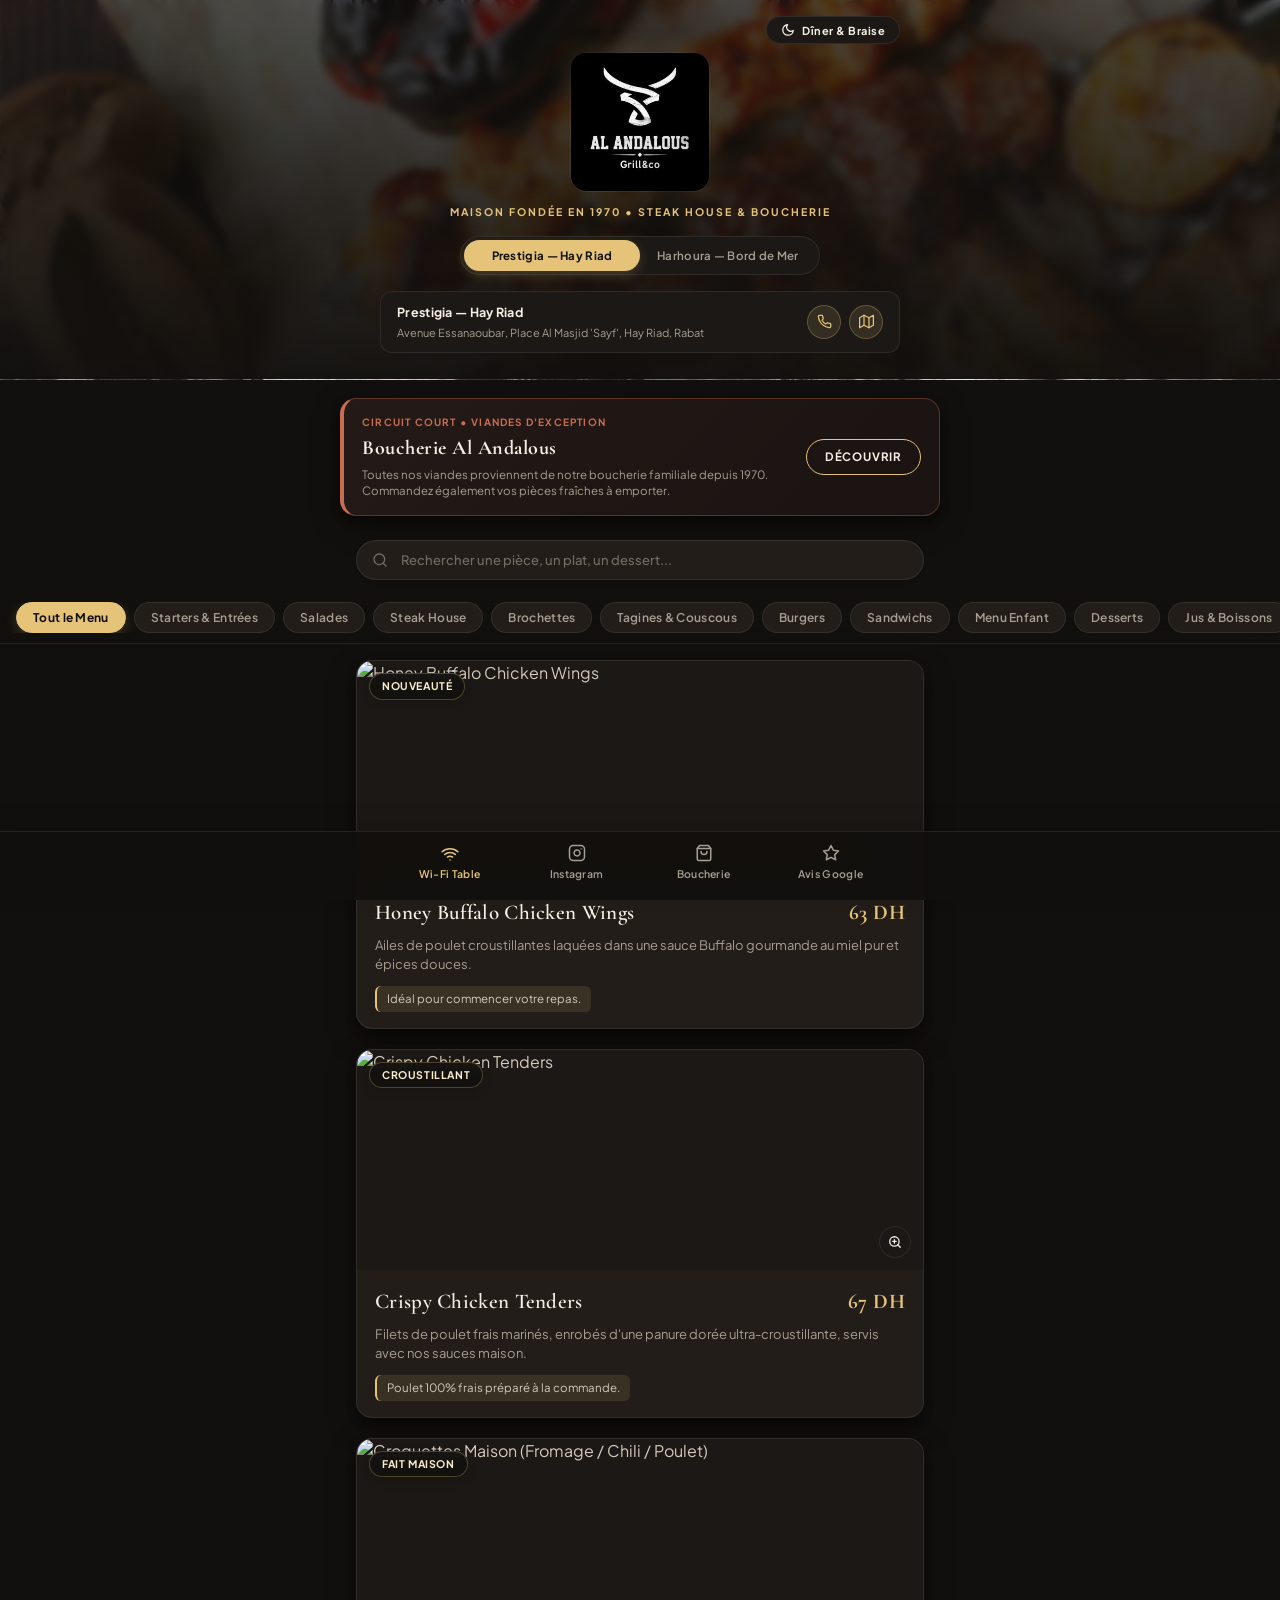
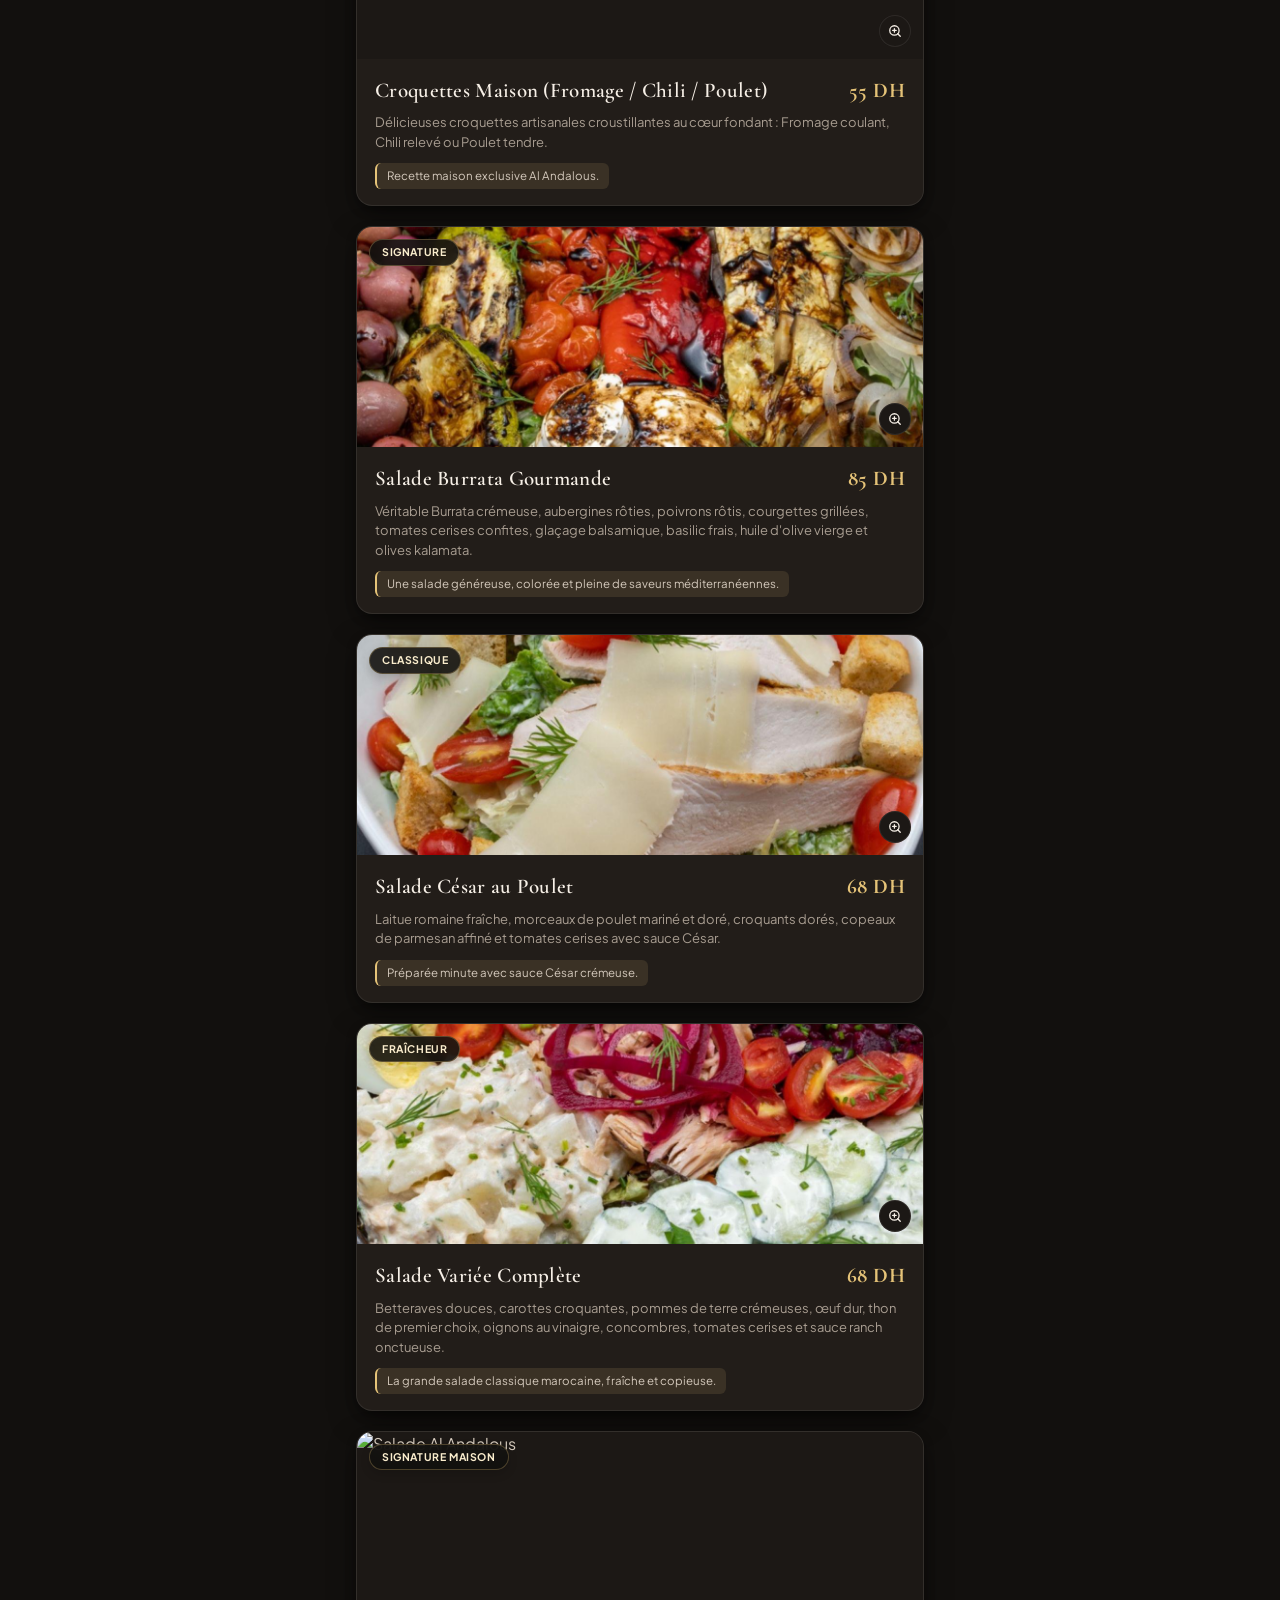
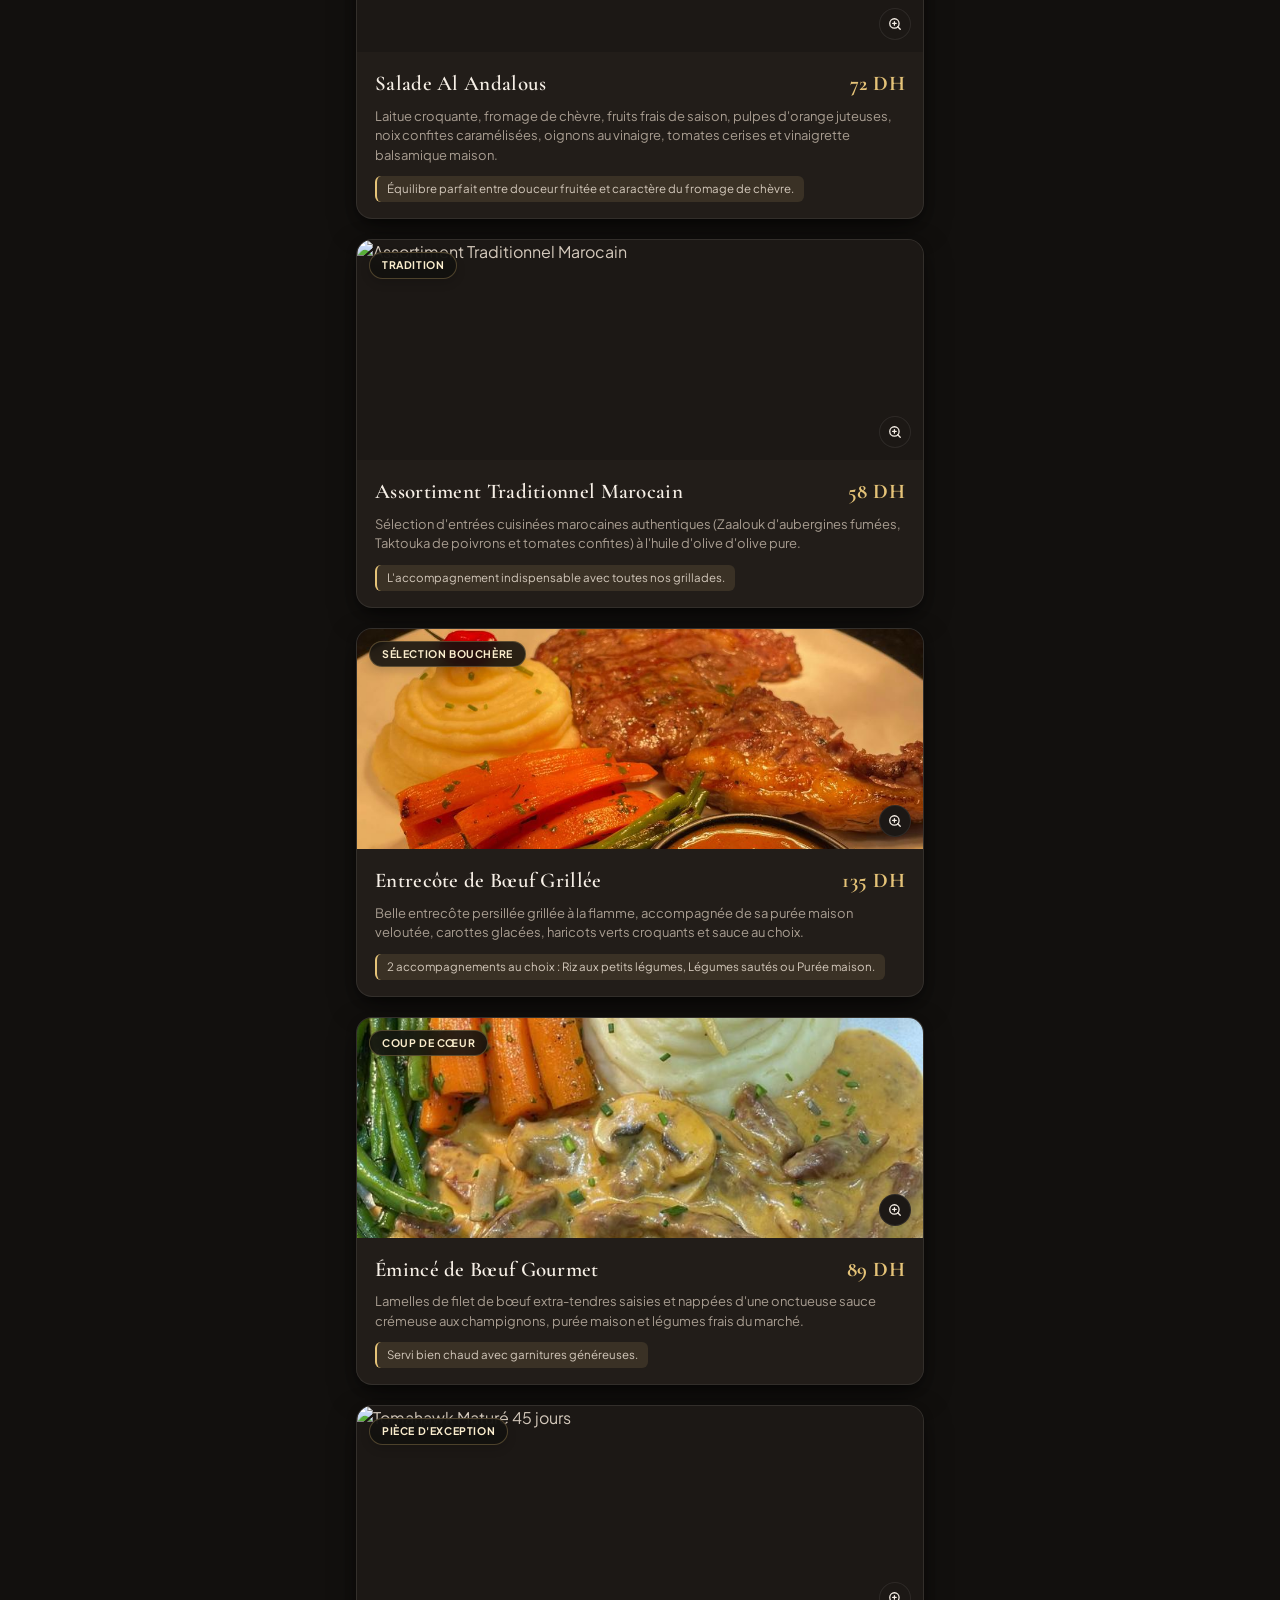
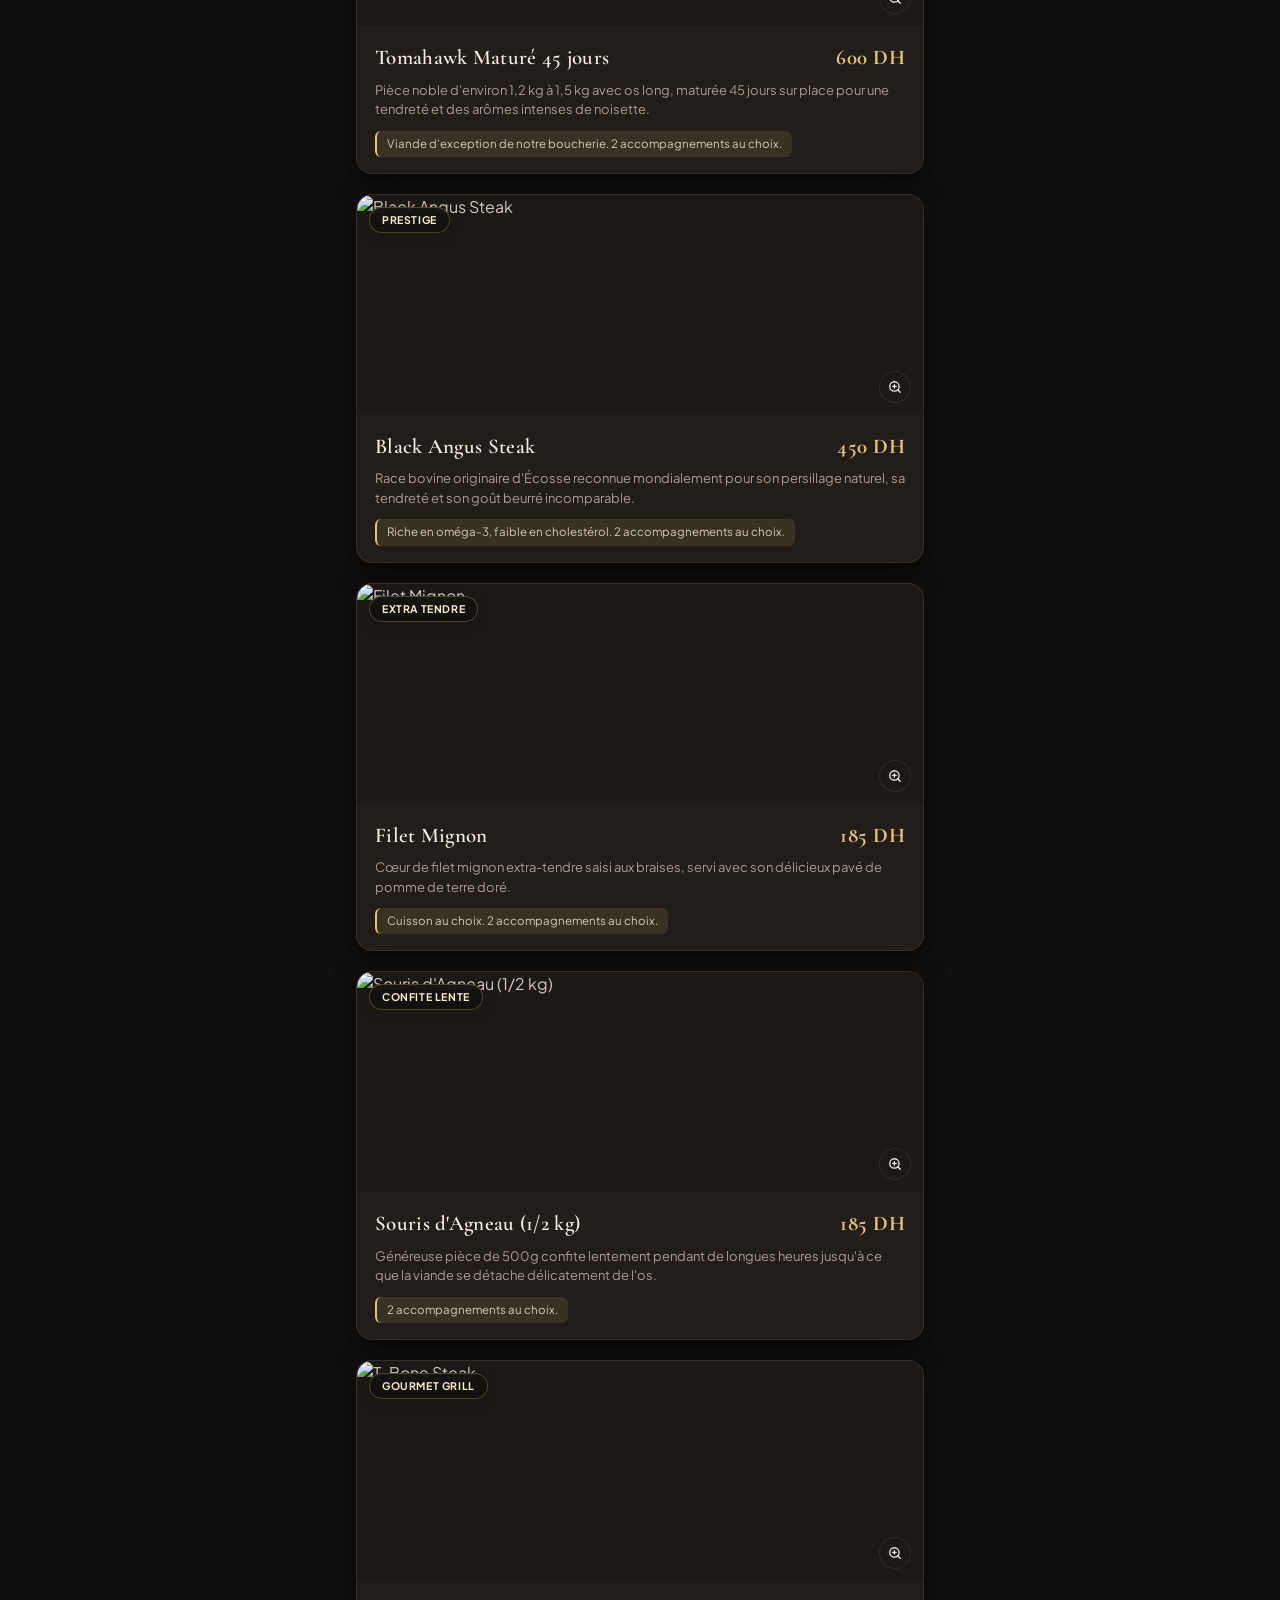
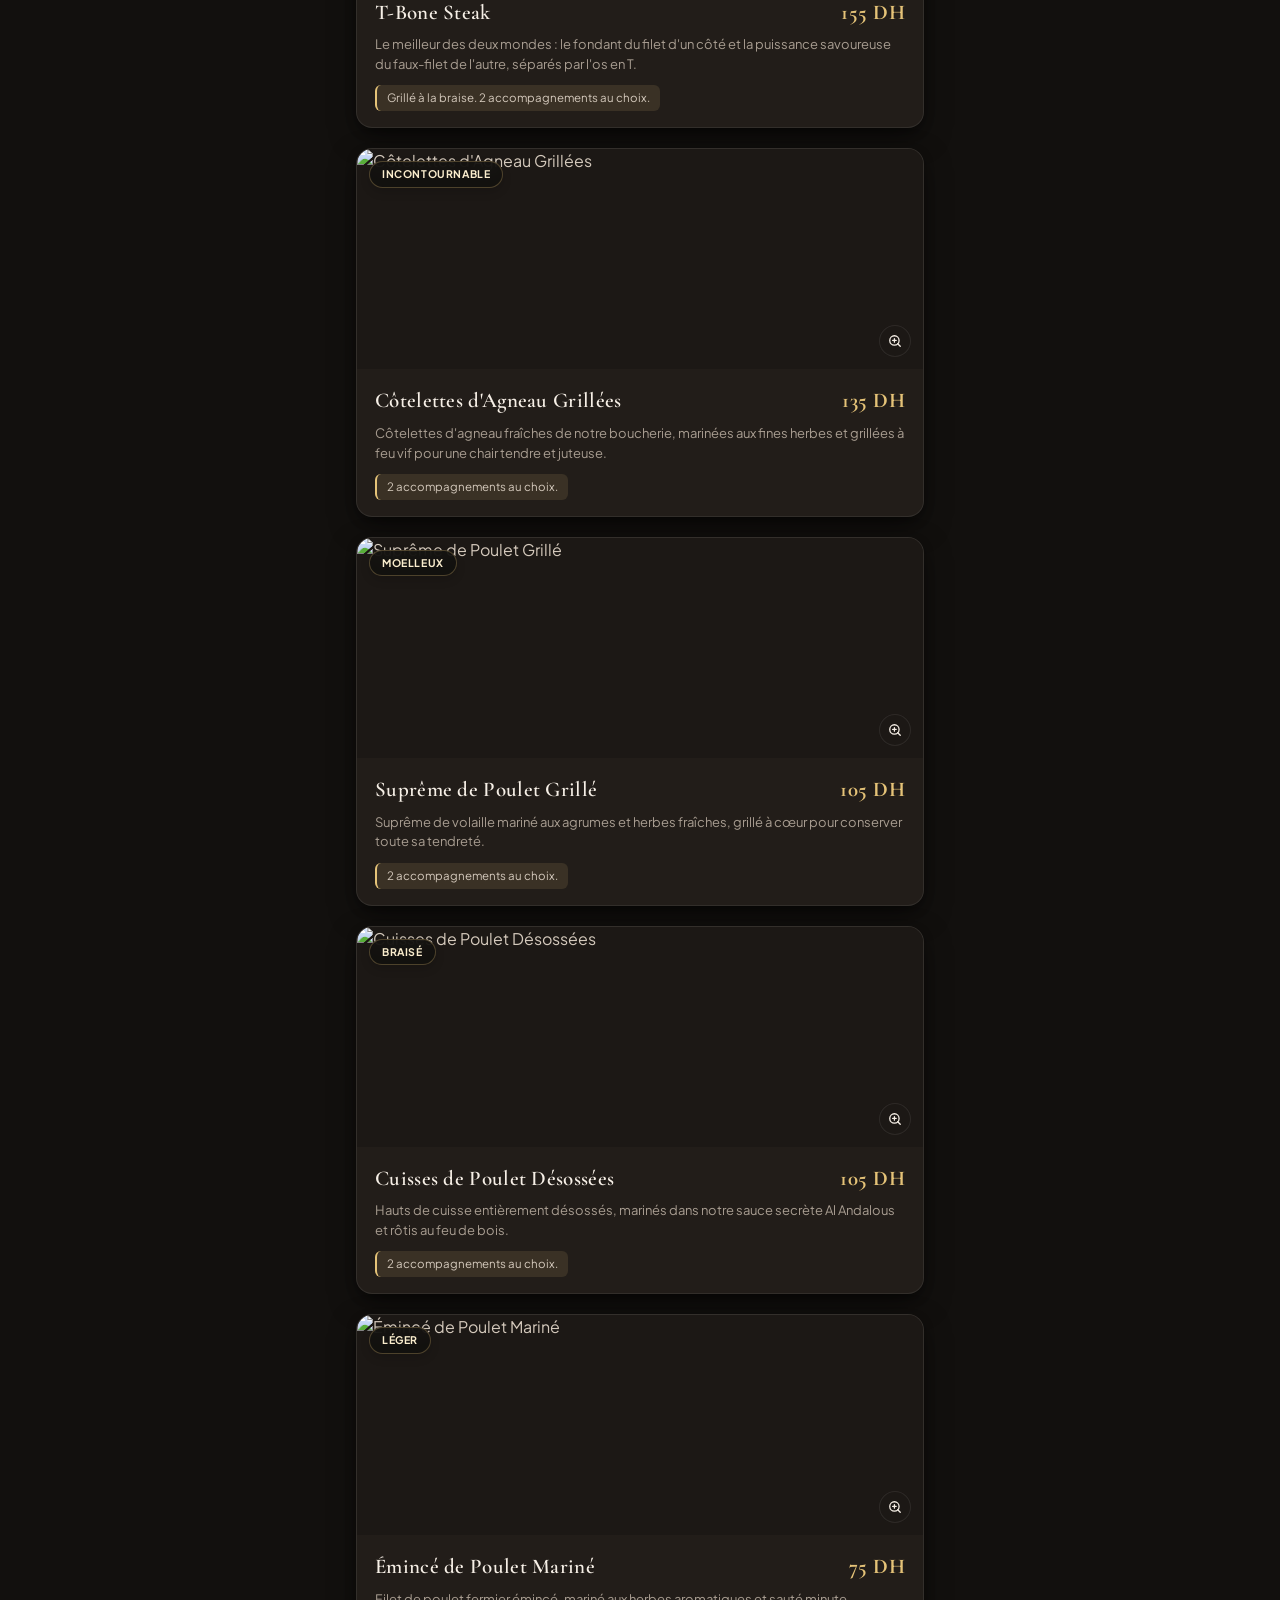
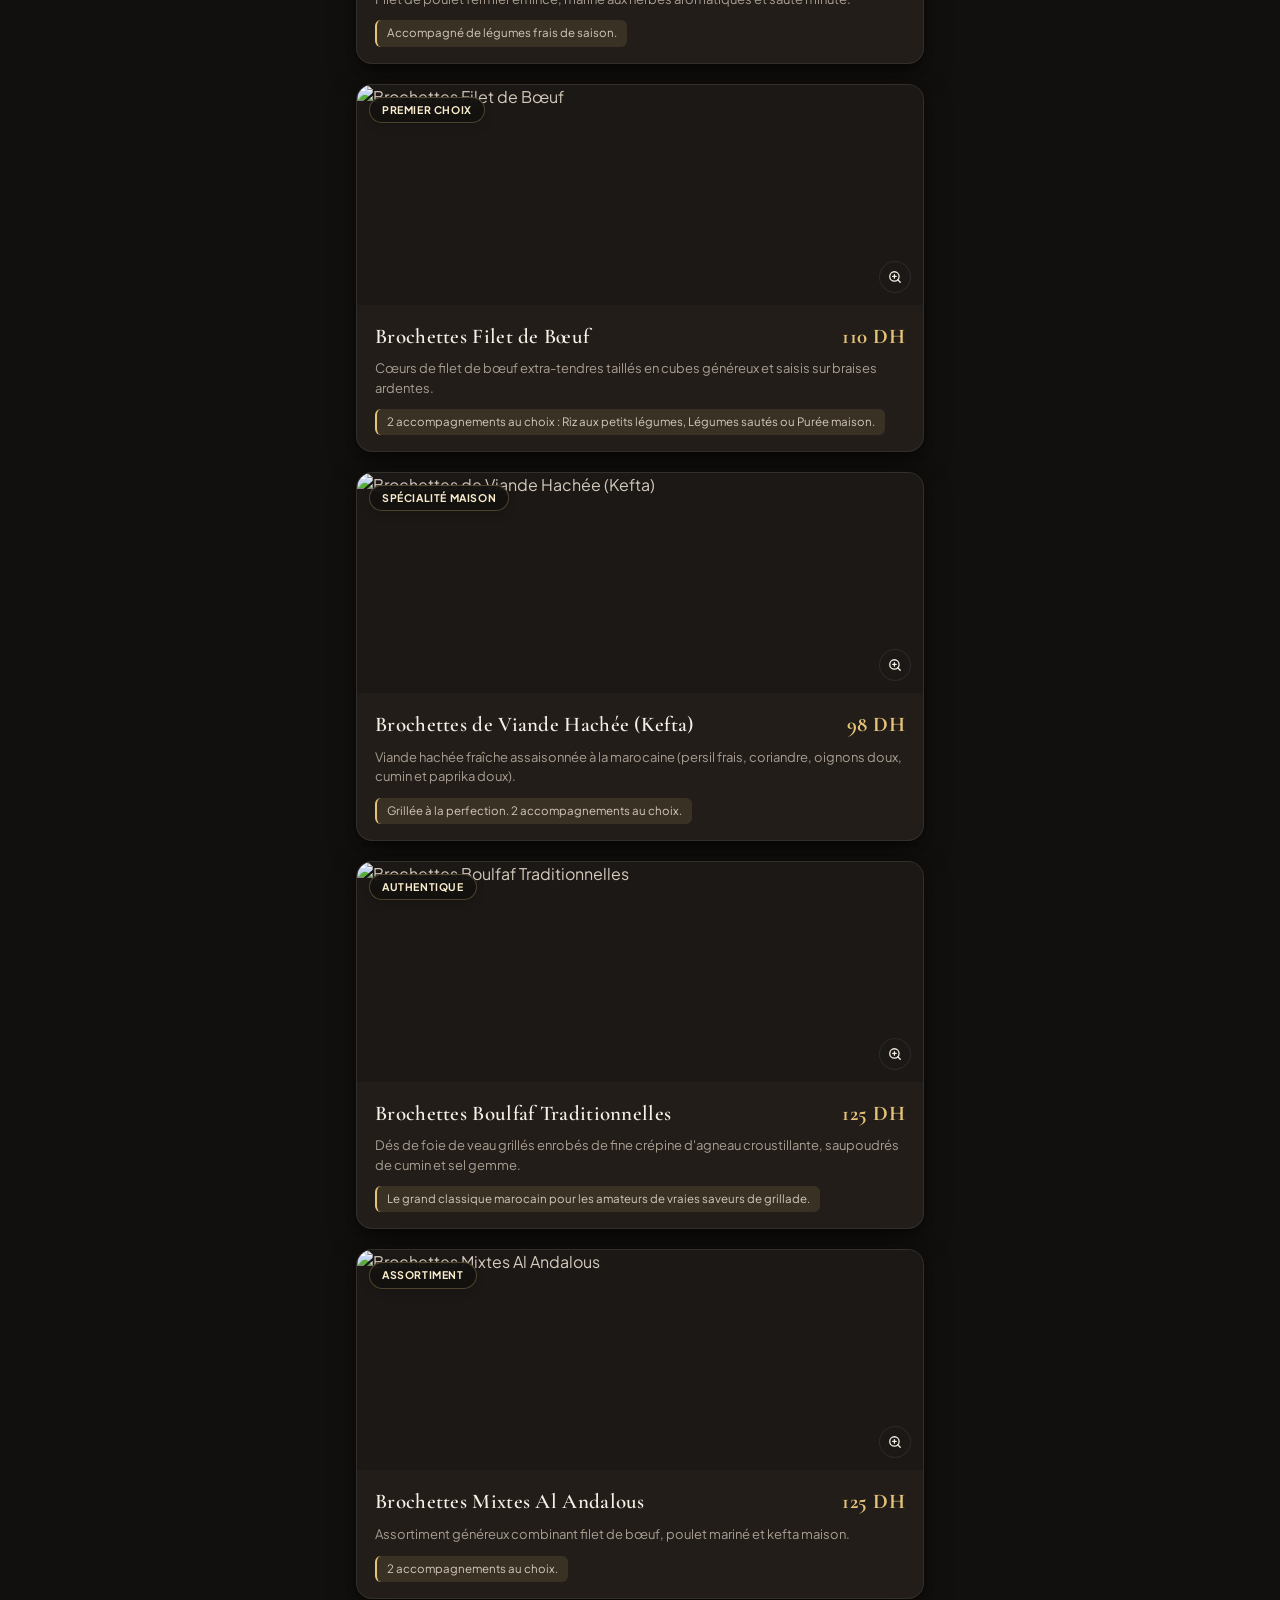
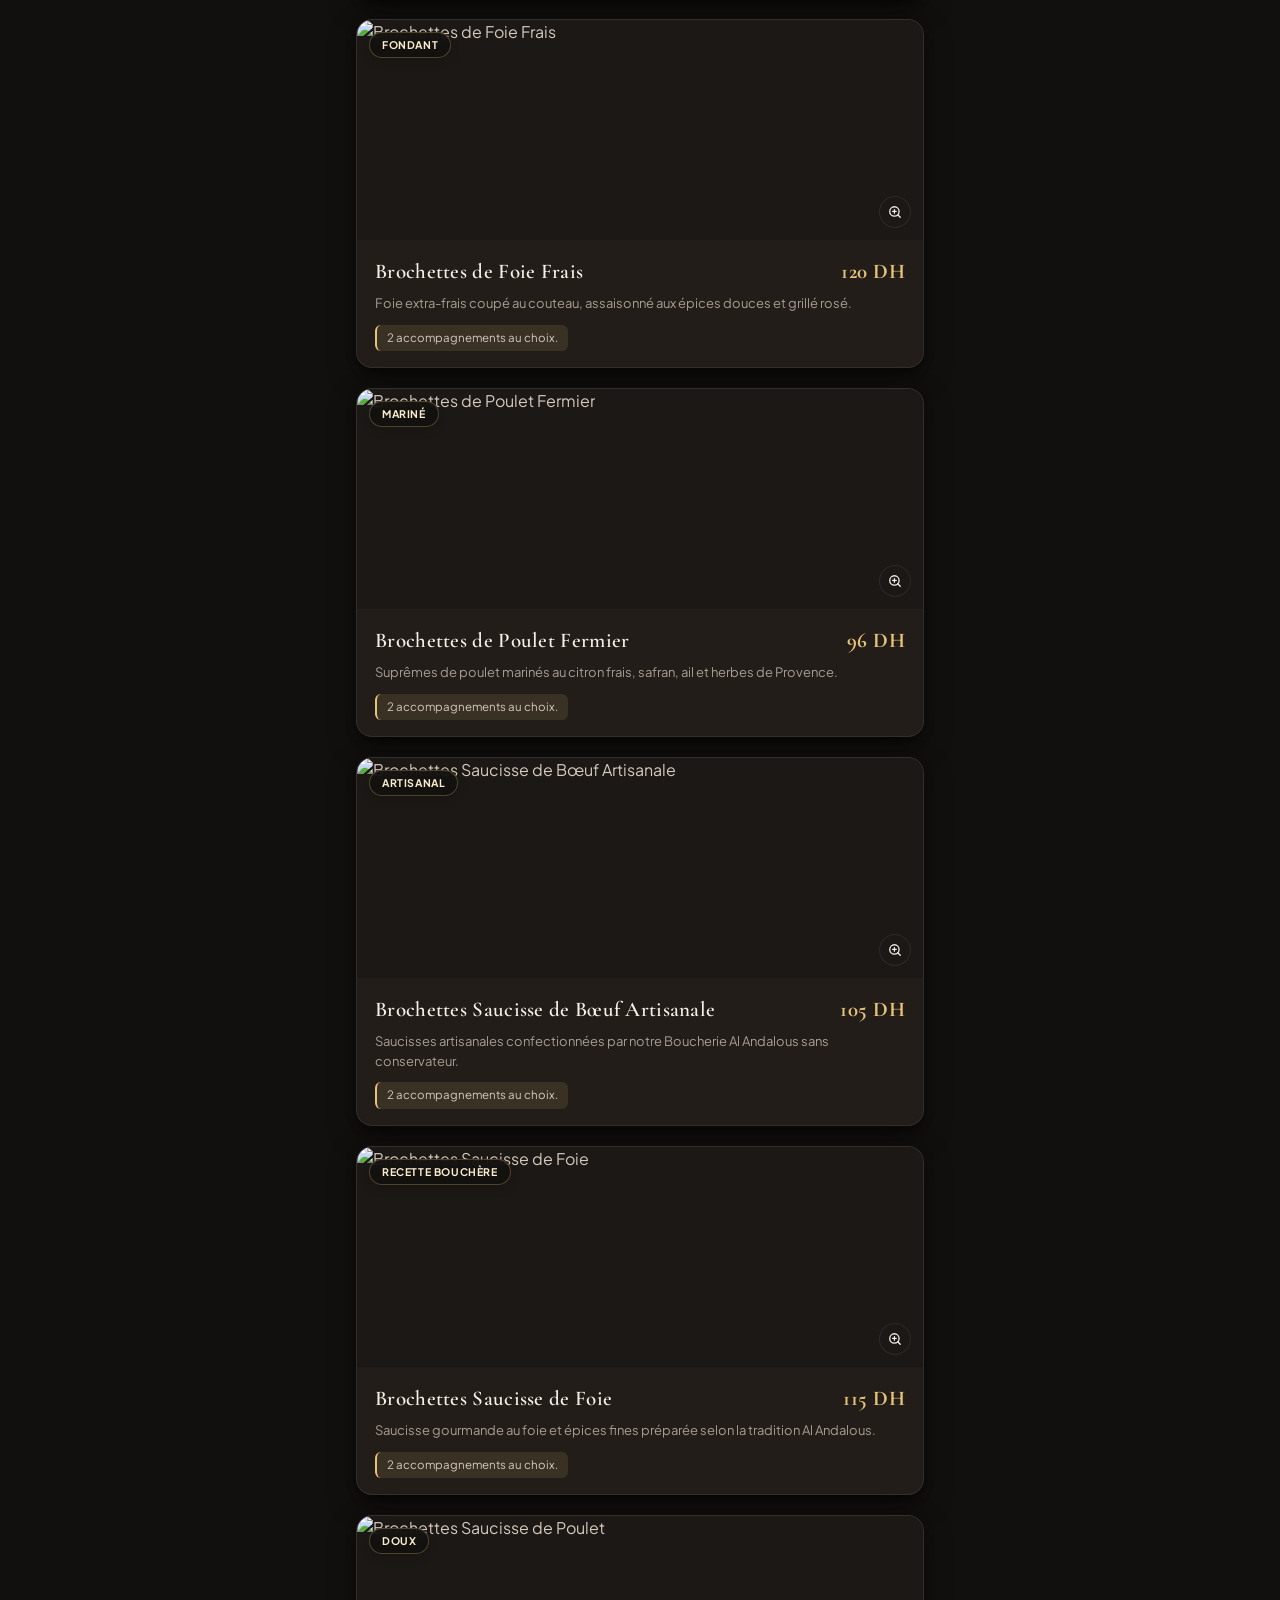
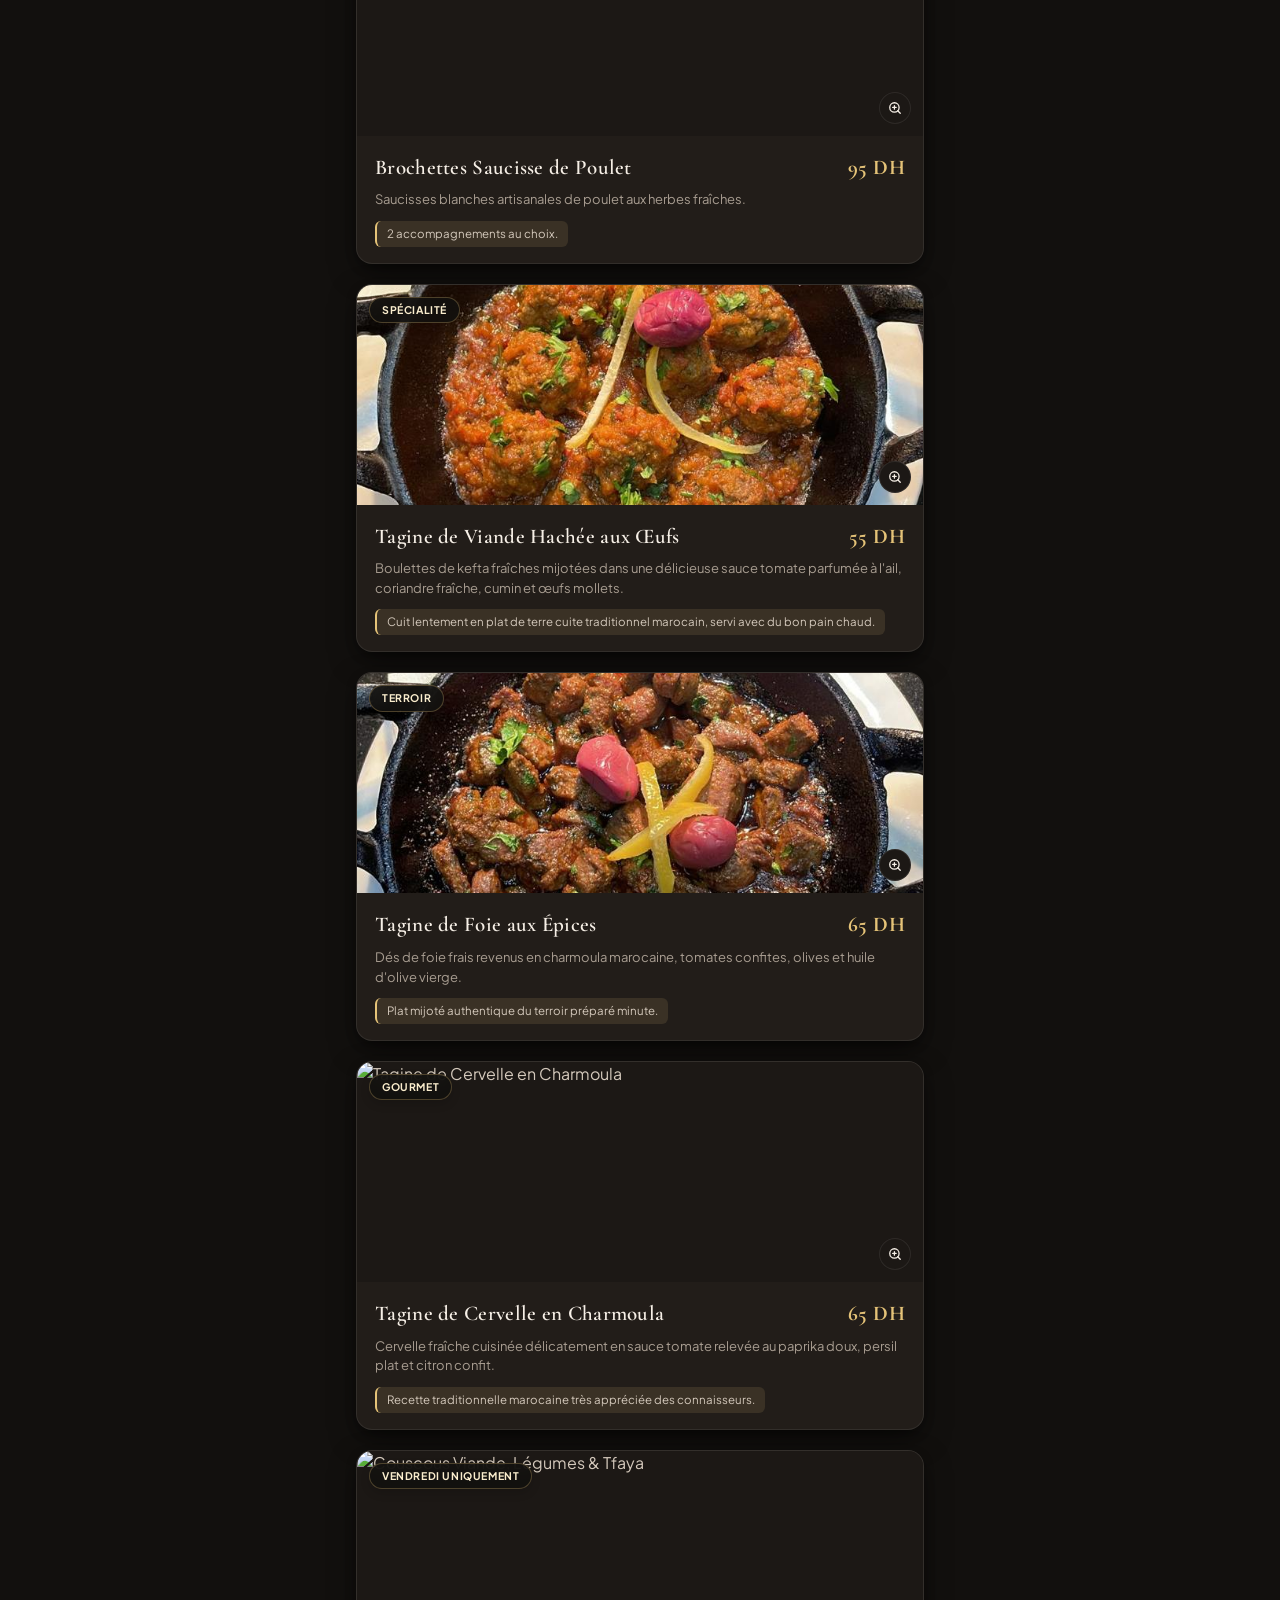
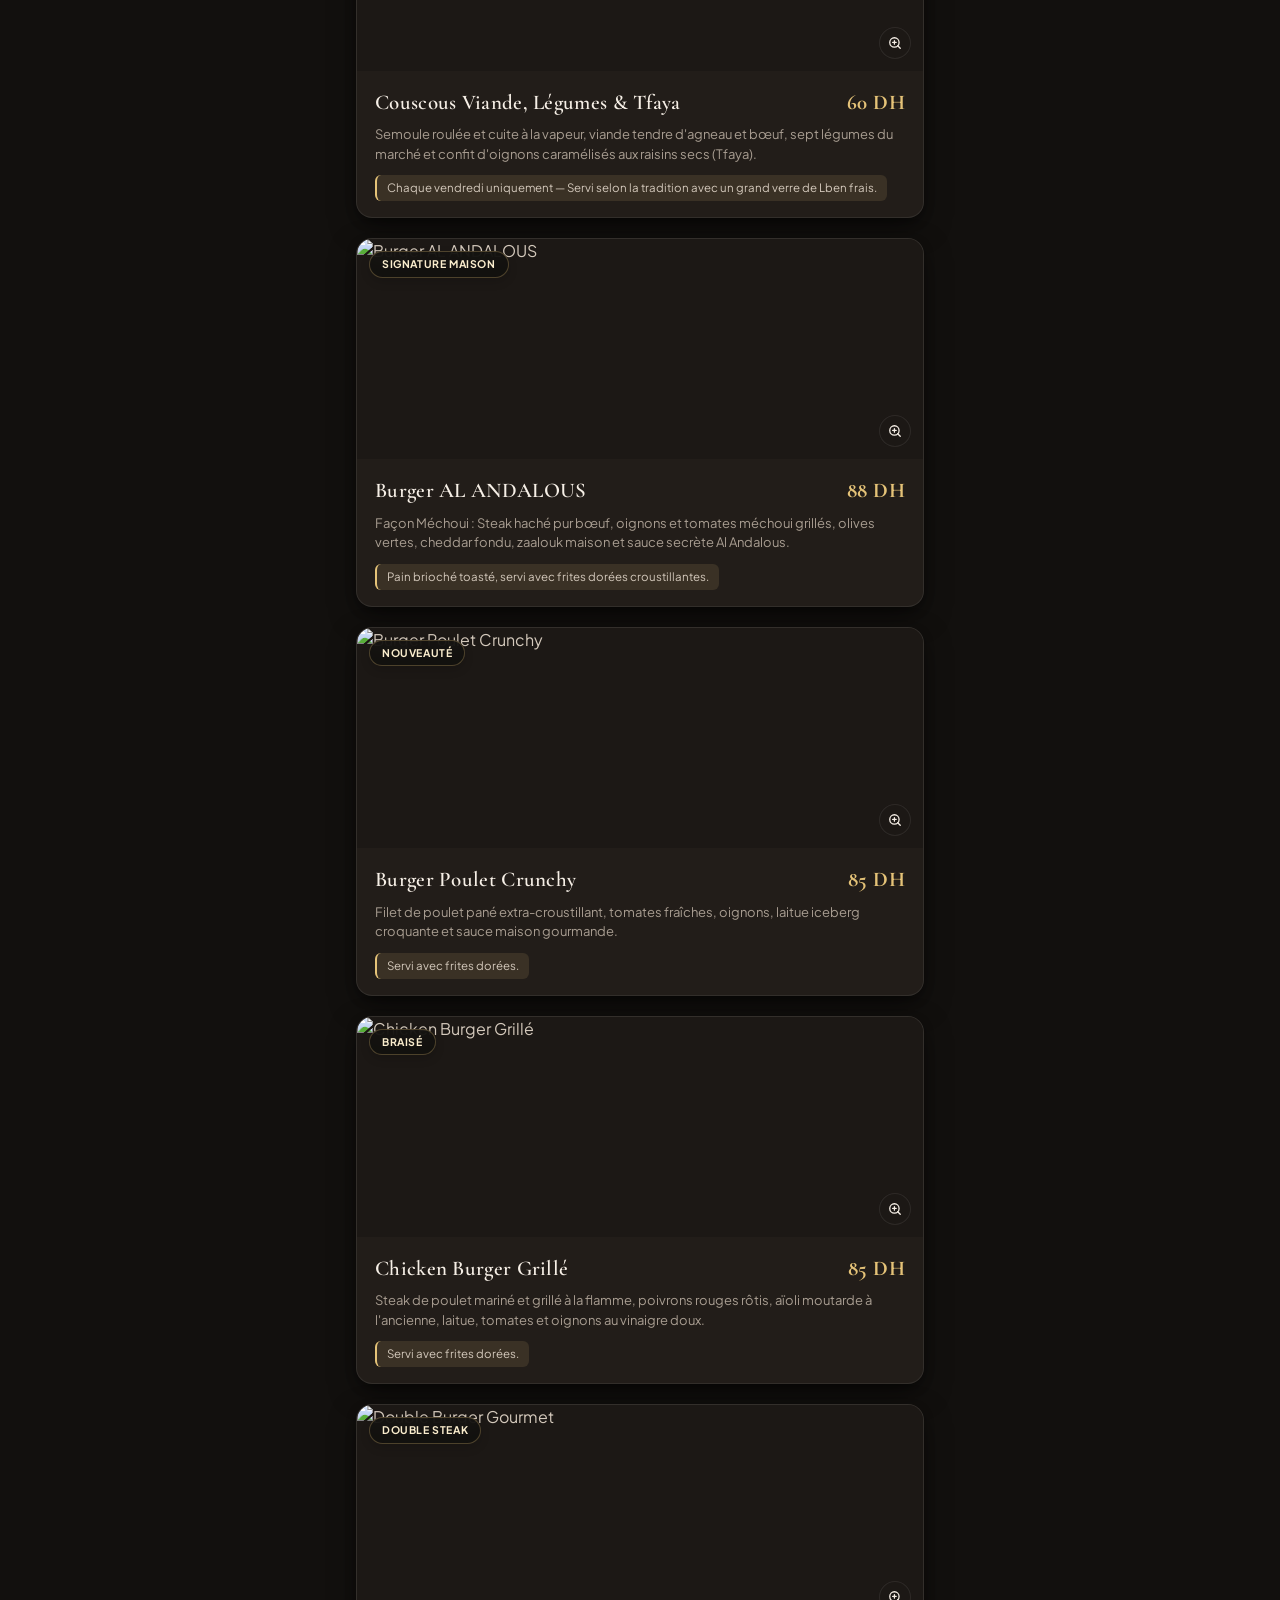
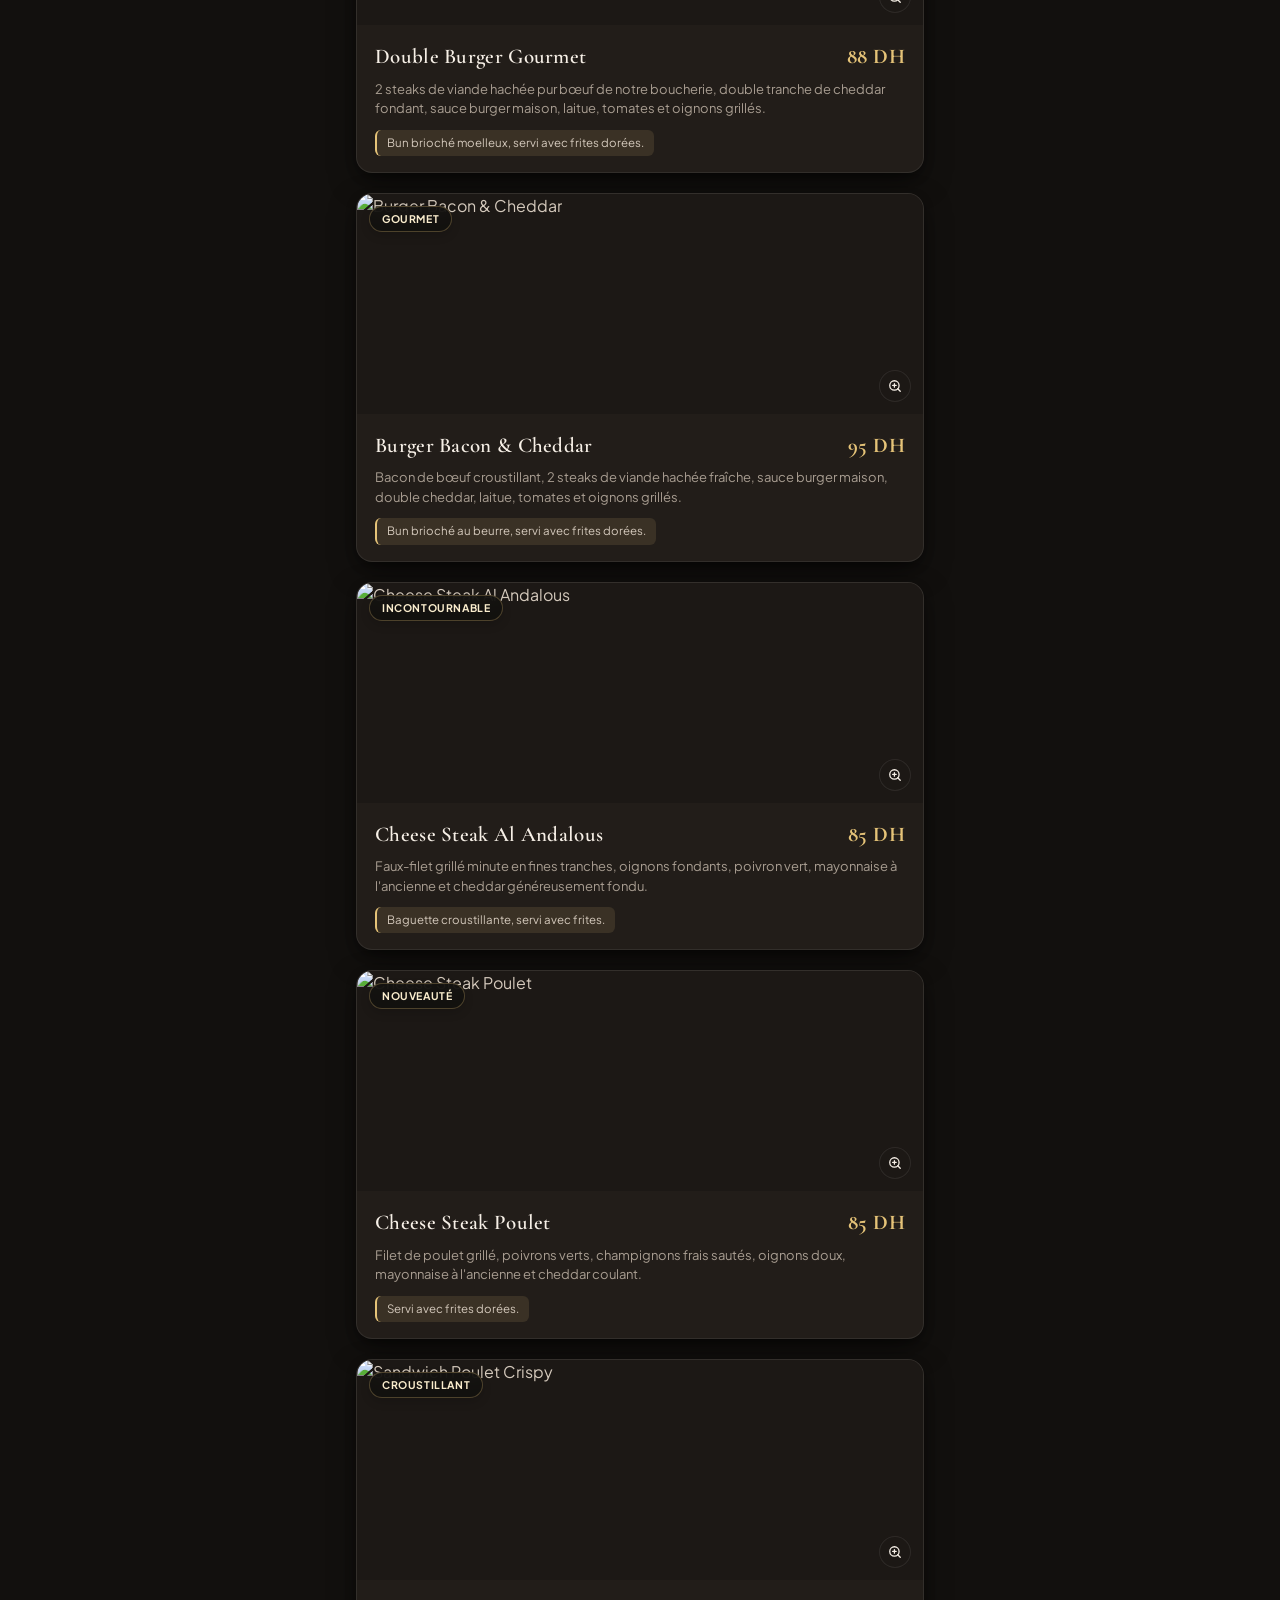
==== index.html @ 2e378487 "Initial commit - Al Andalous Grill&co luxury digital menu" ====
<!DOCTYPE html>
<html lang="fr" data-theme="dark">
<head>
  <meta charset="UTF-8">
  <meta name="viewport" content="width=device-width, initial-scale=1.0, maximum-scale=1.0, user-scalable=no">
  <title>Menu Visuel — Al Andalous Grill&co | Hay Riad & Harhoura</title>
  <meta name="description" content="Carte et menu visuel d'Al Andalous Grill&co à Prestigia Hay Riad et Harhoura. Viandes 100% fraîches de notre Boucherie Al Andalous depuis 1970.">
  
  <!-- Script Anti-FOUC : Détection immédiate Jour / Nuit selon l'heure locale -->
  <script>
    (function() {
      try {
        const savedTheme = localStorage.getItem('alandalous_theme');
        if (savedTheme) {
          document.documentElement.setAttribute('data-theme', savedTheme);
        } else {
          const hour = new Date().getHours();
          // Mode Jour entre 07h00 et 19h30, Mode Nuit de 19h30 à 07h00
          const isDaytime = hour >= 7 && hour < 19.5;
          document.documentElement.setAttribute('data-theme', isDaytime ? 'light' : 'dark');
        }
      } catch (e) {}
    })();
  </script>

  <!-- Typographie Gastronomique Haut de Gamme -->
  <link rel="preconnect" href="https://fonts.googleapis.com">
  <link rel="preconnect" href="https://fonts.gstatic.com" crossorigin>
  <link href="https://fonts.googleapis.com/css2?family=Cormorant+Garamond:ital,wght@0,500;0,600;0,700;1,600&family=Plus+Jakarta+Sans:wght@400;500;600;700&display=swap" rel="stylesheet">
  
  <link rel="stylesheet" href="css/style.css">
</head>
<body>

  <!-- EN-TÊTE SIGNATURE AVEC IMAGE DE FOND IMMERSIVE & BASCULE JOUR/NUIT -->
  <header class="header-hero">
    <div class="header-overlay"></div>
    <div class="header-content">
      
      <!-- BARRE SUPÉRIEURE : SÉLECTEUR D'AMBIANCE JOUR/NUIT -->
      <div class="top-nav-bar">
        <button id="theme-toggle" class="theme-toggle-btn" type="button" aria-label="Changer l'ambiance lumineuse" title="Bascule Jour / Nuit">
          <span id="theme-icon" class="theme-icon"></span>
          <span id="theme-label" class="theme-label">Ambiance</span>
        </button>
      </div>

      <!-- LOGO OFFICIEL DU RESTAURANT -->
      <div class="brand-logo-container">
        <img src="assets/logo/logo.jpg" alt="AL ANDALOUS Grill&co" class="brand-logo-img">
      </div>

      <div class="brand-tagline">
        Maison Fondée en 1970 &bull; Steak House & Boucherie
      </div>

      <!-- SÉLECTEUR D'ÉTABLISSEMENT -->
      <div class="location-selector" role="tablist">
        <button class="loc-btn active" data-loc="prestigia">
          Prestigia &mdash; Hay Riad
        </button>
        <button class="loc-btn" data-loc="harhoura">
          Harhoura &mdash; Bord de Mer
        </button>
      </div>

      <!-- COORDONNÉES DE L'ÉTABLISSEMENT SÉLECTIONNÉ -->
      <div class="active-location-card">
        <div class="loc-info">
          <div class="loc-name" id="loc-name">Prestigia — Hay Riad</div>
          <div class="loc-address" id="loc-address">Avenue Essanaoubar, Place Al Masjid 'Sayf', Rabat</div>
        </div>
        <div class="loc-actions">
          <a href="#" class="action-icon-btn" id="loc-phone-link" title="Téléphoner" aria-label="Téléphoner">
            <svg width="15" height="15" viewBox="0 0 24 24" fill="none" stroke="currentColor" stroke-width="2" stroke-linecap="round" stroke-linejoin="round">
              <path d="M22 16.92v3a2 2 0 0 1-2.18 2 19.79 19.79 0 0 1-8.63-3.07 19.5 19.5 0 0 1-6-6 19.79 19.79 0 0 1-3.07-8.67A2 2 0 0 1 4.11 2h3a2 2 0 0 1 2 1.72 12.84 12.84 0 0 0 .7 2.81 2 2 0 0 1-.45 2.11L8.09 9.91a16 16 0 0 0 6 6l1.27-1.27a2 2 0 0 1 2.11-.45 12.84 12.84 0 0 0 2.81.7A2 2 0 0 1 22 16.92z"></path>
            </svg>
          </a>
          <a href="#" class="action-icon-btn" id="loc-maps-link" target="_blank" rel="noopener" title="Itinéraire Google Maps" aria-label="Ouvrir Maps">
            <svg width="15" height="15" viewBox="0 0 24 24" fill="none" stroke="currentColor" stroke-width="2" stroke-linecap="round" stroke-linejoin="round">
              <polygon points="1 6 1 22 8 18 16 22 23 18 23 2 16 6 8 2 1 6"></polygon>
              <line x1="8" y1="2" x2="8" y2="18"></line>
              <line x1="16" y1="6" x2="16" y2="22"></line>
            </svg>
          </a>
        </div>
      </div>
    </div>
  </header>

  <!-- BANDEAU PASSAGE BOUCHERIE AL ANDALOUS -->
  <div style="padding: 0 16px;">
    <aside class="boucherie-banner">
      <div class="boucherie-text">
        <div class="boucherie-tag">Circuit Court &bull; Viandes d'Exception</div>
        <div class="boucherie-title">Boucherie Al Andalous</div>
        <div class="boucherie-sub">Toutes nos viandes proviennent de notre boucherie familiale depuis 1970. Commandez également vos pièces fraîches à emporter.</div>
      </div>
      <a href="https://boucheriealandalous.com/" target="_blank" rel="noopener" class="boucherie-btn" id="boucherie-link-btn">
        Découvrir
      </a>
    </aside>
  </div>

  <!-- BARRE DE RECHERCHE RAPIDE -->
  <div class="search-container">
    <div class="search-box">
      <span class="search-icon">
        <svg width="16" height="16" viewBox="0 0 24 24" fill="none" stroke="currentColor" stroke-width="2" stroke-linecap="round" stroke-linejoin="round">
          <circle cx="11" cy="11" r="8"></circle>
          <line x1="21" y1="21" x2="16.65" y2="16.65"></line>
        </svg>
      </span>
      <input type="text" id="search-input" class="search-input" placeholder="Rechercher une pièce, un plat, un dessert..." autocomplete="off">
      <button id="search-clear" class="search-clear" aria-label="Effacer">✕</button>
    </div>
  </div>

  <!-- ONGLETS DE CATÉGORIES STICKY (DESIGN ÉPURÉ ET SANS ÉMOJIS) -->
  <nav class="categories-wrapper" aria-label="Catégories du menu">
    <div class="categories-scroll" id="categories-scroll">
      <!-- Les catégories s'injectent ici dynamiquement dans l'ordre logique -->
    </div>
  </nav>

  <!-- LISTE DES PLATS -->
  <main class="menu-section">
    <div id="dishes-container">
      <!-- Les cartes de plats s'injectent ici dynamiquement -->
    </div>
  </main>

  <!-- MODALE ZOOM PHOTO (LIGHTBOX PLEIN ÉCRAN) -->
  <div id="lightbox-modal" class="lightbox-modal" role="dialog" aria-modal="true" aria-hidden="true">
    <div class="lightbox-content">
      <button id="lightbox-close" class="lightbox-close" aria-label="Fermer la photo">✕</button>
      <img id="lightbox-img" class="lightbox-img" src="" alt="Agrandissement photo">
      <div class="lightbox-caption">
        <h3 id="lightbox-title" class="lightbox-title"></h3>
        <span id="lightbox-price" class="lightbox-price"></span>
      </div>
    </div>
  </div>

  <!-- TOAST NOTIFICATION (WI-FI / INFOS) -->
  <div id="toast" class="toast" role="status" aria-live="polite">
    <span id="toast-text"></span>
  </div>

  <!-- BARRE D'ACTIONS FLOTTANTE EN BAS DE L'ÉCRAN (ICÔNES VECTORIELLES) -->
  <footer class="bottom-bar">
    <div class="bottom-bar-inner">
      <button class="bar-btn highlight" id="loc-wifi-btn" type="button">
        <svg width="18" height="18" viewBox="0 0 24 24" fill="none" stroke="currentColor" stroke-width="2" stroke-linecap="round" stroke-linejoin="round">
          <path d="M5 12.55a11 11 0 0 1 14.08 0"></path>
          <path d="M1.42 9a16 16 0 0 1 21.16 0"></path>
          <path d="M8.53 16.11a6 6 0 0 1 6.95 0"></path>
          <line x1="12" y1="20" x2="12.01" y2="20"></line>
        </svg>
        <span>Wi-Fi Table</span>
      </button>
      <a href="https://www.instagram.com/grilladealandalous/" target="_blank" rel="noopener" class="bar-btn">
        <svg width="18" height="18" viewBox="0 0 24 24" fill="none" stroke="currentColor" stroke-width="2" stroke-linecap="round" stroke-linejoin="round">
          <rect x="2" y="2" width="20" height="20" rx="5" ry="5"></rect>
          <path d="M16 11.37A4 4 0 1 1 12.63 8 4 4 0 0 1 16 11.37z"></path>
          <line x1="17.5" y1="6.5" x2="17.51" y2="6.5"></line>
        </svg>
        <span>Instagram</span>
      </a>
      <a href="https://boucheriealandalous.com/" target="_blank" rel="noopener" class="bar-btn">
        <svg width="18" height="18" viewBox="0 0 24 24" fill="none" stroke="currentColor" stroke-width="2" stroke-linecap="round" stroke-linejoin="round">
          <path d="M6 2L3 6v14a2 2 0 0 0 2 2h14a2 2 0 0 0 2-2V6l-3-4z"></path>
          <line x1="3" y1="6" x2="21" y2="6"></line>
          <path d="M16 10a4 4 0 0 1-8 0"></path>
        </svg>
        <span>Boucherie</span>
      </a>
      <a href="https://maps.google.com/?q=Grillade+Al+Andalous" target="_blank" rel="noopener" class="bar-btn">
        <svg width="18" height="18" viewBox="0 0 24 24" fill="none" stroke="currentColor" stroke-width="2" stroke-linecap="round" stroke-linejoin="round">
          <polygon points="12 2 15.09 8.26 22 9.27 17 14.14 18.18 21.02 12 17.77 5.82 21.02 7 14.14 2 9.27 8.91 8.26 12 2"></polygon>
        </svg>
        <span>Avis Google</span>
      </a>
    </div>
  </footer>

  <!-- Scripts -->
  <script src="js/menu-data.js"></script>
  <script src="js/app.js"></script>
</body>
</html>
---- css/style.css ----
/* ==========================================================================
   AL ANDALOUS Grill&co — SYSTÈME BI-CHROMATIQUE JOUR & NUIT
   Recherche Architecturale Haut de Gamme : Lin Albâtre (Jour) / Obsidienne & Braise (Nuit)
   ========================================================================== */

/* -------------------------------------------------------------
   VARIABLES & PALETTE DU MODE JOUR (Lin & Pierre Solaire)
   ------------------------------------------------------------- */
:root, [data-theme="light"] {
  --bg-main: #FAF7F2;
  --bg-surface: #F0EBE1;
  --bg-card: #FFFFFF;
  --bg-card-hover: #F8F5EE;
  --bg-elevated: #E7DFD3;

  --text-primary: #1D1715;
  --text-secondary: #4A3E39;
  --text-muted: #6B5E57;
  --text-faint: #96867E;

  --accent-gold: #9B5D14;
  --accent-gold-light: #4D2D07;
  --accent-gold-bg: #FBF4EB;
  --accent-gold-glow: rgba(155, 93, 20, 0.15);
  
  --accent-badge: #A03D20;
  --badge-bg: #FBECE7;
  --accent-copper: #9E4627;

  --border-subtle: rgba(90, 65, 45, 0.12);
  --border-gold: rgba(155, 93, 20, 0.35);

  --shadow-card: 0 8px 24px -4px rgba(29, 23, 21, 0.07), 0 2px 6px -1px rgba(29, 23, 21, 0.04);
  --shadow-hover: 0 16px 36px -4px rgba(29, 23, 21, 0.12);

  --overlay-gradient: linear-gradient(
    180deg,
    rgba(250, 247, 242, 0.72) 0%,
    rgba(250, 247, 242, 0.88) 60%,
    rgba(250, 247, 242, 0.98) 100%
  );

  --boucherie-bg: linear-gradient(135deg, #F9EDE9 0%, #F5E5DF 100%);
  --boucherie-border: #E8C1B3;

  --nav-bg: rgba(250, 247, 242, 0.94);
  --bar-bg: rgba(250, 247, 242, 0.96);
}

/* -------------------------------------------------------------
   VARIABLES & PALETTE DU MODE NUIT (Obsidienne & Braise)
   ------------------------------------------------------------- */
[data-theme="dark"] {
  --bg-main: #12100E;
  --bg-surface: #1C1815;
  --bg-card: #221D19;
  --bg-card-hover: #2B2520;
  --bg-elevated: #332B25;

  --text-primary: #F6EFE6;
  --text-secondary: #D4C9BC;
  --text-muted: #A89D91;
  --text-faint: #756C63;

  --accent-gold: #E5C378;
  --accent-gold-light: #FAEDCD;
  --accent-gold-bg: rgba(229, 195, 120, 0.12);
  --accent-gold-glow: rgba(229, 195, 120, 0.22);

  --accent-badge: #FAEDCD;
  --badge-bg: rgba(18, 16, 14, 0.88);
  --accent-copper: #C86D51;

  --border-subtle: rgba(255, 255, 255, 0.08);
  --border-gold: rgba(229, 195, 120, 0.28);

  --shadow-card: 0 10px 30px -5px rgba(0, 0, 0, 0.55), 0 4px 12px -2px rgba(0, 0, 0, 0.4);
  --shadow-hover: 0 18px 40px -5px rgba(0, 0, 0, 0.75), 0 0 20px rgba(229, 195, 120, 0.12);

  --overlay-gradient: linear-gradient(
    180deg,
    rgba(18, 16, 14, 0.72) 0%,
    rgba(18, 16, 14, 0.88) 60%,
    rgba(18, 16, 14, 0.98) 100%
  );

  --boucherie-bg: linear-gradient(135deg, #241A17 0%, #1A1311 100%);
  --boucherie-border: rgba(200, 109, 81, 0.35);

  --nav-bg: rgba(18, 16, 14, 0.94);
  --bar-bg: rgba(18, 16, 14, 0.96);
}

/* -------------------------------------------------------------
   STYLES FONDAMENTAUX & TRANSITIONS CINÉMATIQUES
   ------------------------------------------------------------- */
* {
  margin: 0;
  padding: 0;
  box-sizing: border-box;
  -webkit-tap-highlight-color: transparent;
}

body {
  font-family: 'Plus Jakarta Sans', -apple-system, BlinkMacSystemFont, 'Segoe UI', Roboto, sans-serif;
  background-color: var(--bg-main);
  color: var(--text-secondary);
  line-height: 1.55;
  overflow-x: hidden;
  padding-bottom: 95px;
  -webkit-font-smoothing: antialiased;
  transition: background-color 0.5s cubic-bezier(0.16, 1, 0.3, 1),
              color 0.5s cubic-bezier(0.16, 1, 0.3, 1);
}

/* -------------------------------------------------------------
   EN-TÊTE AVEC IMAGE DE FOND & SÉLECTEUR D'AMBIANCE
   ------------------------------------------------------------- */
.header-hero {
  position: relative;
  background-image: url('../assets/hero-bg.jpg');
  background-size: cover;
  background-position: center 30%;
  padding: 16px 16px 26px;
  text-align: center;
  border-bottom: 1px solid var(--border-subtle);
  overflow: hidden;
  transition: border-color 0.5s ease;
}

.header-overlay {
  position: absolute;
  inset: 0;
  background: var(--overlay-gradient);
  backdrop-filter: blur(4px);
  -webkit-backdrop-filter: blur(4px);
  z-index: 1;
  transition: background 0.5s ease;
}

.header-content {
  position: relative;
  z-index: 2;
  max-width: 520px;
  margin: 0 auto;
}

/* Barre supérieure avec le bouton d'ambiance */
.top-nav-bar {
  display: flex;
  justify-content: flex-end;
  margin-bottom: 8px;
}

.theme-toggle-btn {
  display: inline-flex;
  align-items: center;
  gap: 7px;
  background: var(--bg-surface);
  border: 1px solid var(--border-subtle);
  color: var(--text-primary);
  padding: 6px 14px;
  border-radius: 9999px;
  font-family: inherit;
  font-size: 11px;
  font-weight: 700;
  letter-spacing: 0.5px;
  cursor: pointer;
  box-shadow: 0 2px 8px rgba(0, 0, 0, 0.08);
  backdrop-filter: blur(10px);
  transition: all 0.25s ease;
}

.theme-toggle-btn:hover, .theme-toggle-btn:active {
  border-color: var(--accent-gold);
  transform: translateY(-1px);
}

.theme-icon svg {
  display: block;
}

/* Logo officiel */
.brand-logo-container {
  display: flex;
  justify-content: center;
  margin-bottom: 12px;
}

.brand-logo-img {
  width: 140px;
  height: auto;
  border-radius: 16px;
  box-shadow: 0 10px 30px rgba(0, 0, 0, 0.4), 0 0 25px var(--accent-gold-glow);
  border: 1px solid var(--border-subtle);
  transition: transform 0.3s ease;
}

.brand-tagline {
  font-size: 10.5px;
  font-weight: 700;
  letter-spacing: 2px;
  text-transform: uppercase;
  color: var(--accent-gold);
  margin-bottom: 16px;
  transition: color 0.5s ease;
}

/* -------------------------------------------------------------
   SÉLECTEUR D'ÉTABLISSEMENT
   ------------------------------------------------------------- */
.location-selector {
  display: flex;
  background: var(--bg-surface);
  border: 1px solid var(--border-subtle);
  border-radius: 9999px;
  padding: 3px;
  max-width: 360px;
  margin: 0 auto 16px;
  backdrop-filter: blur(10px);
  transition: background 0.5s ease, border-color 0.5s ease;
}

.loc-btn {
  flex: 1;
  background: transparent;
  border: none;
  color: var(--text-muted);
  font-family: inherit;
  font-size: 11.5px;
  font-weight: 600;
  letter-spacing: 0.3px;
  padding: 8px 12px;
  border-radius: 9999px;
  cursor: pointer;
  transition: all 0.22s ease;
}

.loc-btn.active {
  background: var(--accent-gold);
  color: #FFFFFF;
  font-weight: 700;
  box-shadow: 0 4px 12px var(--accent-gold-glow);
}

[data-theme="light"] .loc-btn.active {
  color: #FFFFFF;
}
[data-theme="dark"] .loc-btn.active {
  color: #12100E;
}

/* Carte de l'établissement actif */
.active-location-card {
  display: flex;
  align-items: center;
  justify-content: space-between;
  background: var(--bg-surface);
  border: 1px solid var(--border-subtle);
  border-radius: 12px;
  padding: 11px 16px;
  font-size: 12px;
  text-align: left;
  backdrop-filter: blur(8px);
  transition: background 0.5s ease, border-color 0.5s ease;
}

.loc-info {
  flex: 1;
}

.loc-name {
  font-weight: 700;
  color: var(--text-primary);
  font-size: 12.5px;
  letter-spacing: 0.3px;
}

.loc-address {
  color: var(--text-muted);
  font-size: 11px;
  margin-top: 1px;
}

.loc-actions {
  display: flex;
  gap: 8px;
  margin-left: 12px;
}

.action-icon-btn {
  background: var(--accent-gold-bg);
  border: 1px solid var(--border-gold);
  color: var(--accent-gold);
  width: 34px;
  height: 34px;
  border-radius: 50%;
  display: flex;
  align-items: center;
  justify-content: center;
  text-decoration: none;
  transition: all 0.22s ease;
}

.action-icon-btn:hover, .action-icon-btn:active {
  background: var(--accent-gold);
  border-color: var(--accent-gold);
  transform: scale(1.06);
}

.action-icon-btn:hover svg, .action-icon-btn:active svg {
  stroke: #FFFFFF;
}

/* -------------------------------------------------------------
   BANDEAU BOUCHERIE AL ANDALOUS
   ------------------------------------------------------------- */
.boucherie-banner {
  background: var(--boucherie-bg);
  border: 1px solid var(--boucherie-border);
  border-left: 4px solid var(--accent-copper);
  border-radius: 16px;
  padding: 16px 18px;
  margin: 18px auto;
  max-width: 600px;
  display: flex;
  align-items: center;
  justify-content: space-between;
  gap: 16px;
  box-shadow: var(--shadow-card);
  transition: all 0.3s ease;
}

.boucherie-text {
  text-align: left;
  flex: 1;
}

.boucherie-tag {
  font-size: 10px;
  font-weight: 700;
  letter-spacing: 1.2px;
  color: var(--accent-copper);
  text-transform: uppercase;
  margin-bottom: 3px;
}

.boucherie-title {
  font-family: 'Cormorant Garamond', Georgia, serif;
  font-size: 20px;
  font-weight: 700;
  color: var(--text-primary);
  letter-spacing: 0.5px;
}

.boucherie-sub {
  font-size: 11.5px;
  color: var(--text-muted);
  line-height: 1.4;
  margin-top: 3px;
}

.boucherie-btn {
  background: transparent;
  border: 1.5px solid var(--accent-gold);
  color: var(--text-primary);
  text-decoration: none;
  font-size: 11.5px;
  font-weight: 700;
  letter-spacing: 0.8px;
  padding: 8px 18px;
  border-radius: 9999px;
  white-space: nowrap;
  transition: all 0.22s ease;
  text-transform: uppercase;
}

.boucherie-btn:hover, .boucherie-btn:active {
  background: var(--accent-gold);
  color: #FFFFFF;
}

/* -------------------------------------------------------------
   BARRE DE RECHERCHE MINIMALISTE
   ------------------------------------------------------------- */
.search-container {
  padding: 6px 16px 12px;
  max-width: 600px;
  margin: 0 auto;
}

.search-box {
  position: relative;
  display: flex;
  align-items: center;
}

.search-icon {
  position: absolute;
  left: 16px;
  color: var(--text-faint);
  display: flex;
  align-items: center;
  pointer-events: none;
}

.search-input {
  width: 100%;
  background: var(--bg-card);
  border: 1px solid var(--border-subtle);
  border-radius: 9999px;
  padding: 11px 40px 11px 44px;
  color: var(--text-primary);
  font-family: inherit;
  font-size: 13px;
  font-weight: 500;
  outline: none;
  box-shadow: 0 2px 6px rgba(0, 0, 0, 0.03);
  transition: all 0.25s ease;
}

.search-input::placeholder {
  color: var(--text-faint);
}

.search-input:focus {
  border-color: var(--accent-gold);
  box-shadow: 0 0 0 3px var(--accent-gold-glow);
}

.search-clear {
  position: absolute;
  right: 14px;
  background: var(--bg-surface);
  border: none;
  color: var(--text-muted);
  width: 22px;
  height: 22px;
  border-radius: 50%;
  font-size: 11px;
  cursor: pointer;
  display: none;
  align-items: center;
  justify-content: center;
}

/* -------------------------------------------------------------
   ONGLETS DE CATÉGORIES (TEXTE ÉPURÉ SANS ÉMOJIS)
   ------------------------------------------------------------- */
.categories-wrapper {
  position: sticky;
  top: 0;
  z-index: 40;
  background: var(--nav-bg);
  backdrop-filter: blur(16px);
  -webkit-backdrop-filter: blur(16px);
  border-bottom: 1px solid var(--border-subtle);
  padding: 10px 0;
  overflow: hidden;
  transition: background 0.5s ease, border-color 0.5s ease;
}

.categories-scroll {
  display: flex;
  gap: 8px;
  padding: 0 16px;
  overflow-x: auto;
  scrollbar-width: none;
  -webkit-overflow-scrolling: touch;
}

.categories-scroll::-webkit-scrollbar {
  display: none;
}

.category-pill {
  background: var(--bg-card);
  border: 1px solid var(--border-subtle);
  color: var(--text-muted);
  font-family: inherit;
  font-size: 12px;
  font-weight: 600;
  letter-spacing: 0.3px;
  padding: 7px 16px;
  border-radius: 9999px;
  white-space: nowrap;
  cursor: pointer;
  transition: all 0.22s ease;
}

.category-pill.active {
  background: var(--accent-gold);
  border-color: var(--accent-gold);
  color: #FFFFFF;
  font-weight: 700;
  box-shadow: 0 4px 12px var(--accent-gold-glow);
}

[data-theme="dark"] .category-pill.active {
  color: #12100E;
}

/* -------------------------------------------------------------
   CARTES DE PLATS
   ------------------------------------------------------------- */
.menu-section {
  padding: 16px;
  max-width: 600px;
  margin: 0 auto;
}

.dishes-grid {
  display: flex;
  flex-direction: column;
  gap: 20px;
}

.dish-card {
  background: var(--bg-card);
  border: 1px solid var(--border-subtle);
  border-radius: 16px;
  overflow: hidden;
  box-shadow: var(--shadow-card);
  transition: all 0.3s cubic-bezier(0.16, 1, 0.3, 1);
  position: relative;
}

.dish-card:hover {
  border-color: var(--border-gold);
  transform: translateY(-2px);
  box-shadow: var(--shadow-hover);
}

.dish-image-wrapper {
  position: relative;
  width: 100%;
  height: 220px;
  overflow: hidden;
  background: var(--bg-surface);
  cursor: pointer;
}

.dish-image {
  width: 100%;
  height: 100%;
  object-fit: cover;
  transition: transform 0.5s ease;
}

.dish-card:hover .dish-image {
  transform: scale(1.04);
}

/* Badges épurés */
.dish-badge {
  position: absolute;
  top: 12px;
  left: 12px;
  background: var(--badge-bg);
  backdrop-filter: blur(8px);
  border: 1px solid var(--border-gold);
  color: var(--accent-badge);
  font-size: 10.5px;
  font-weight: 700;
  letter-spacing: 0.6px;
  text-transform: uppercase;
  padding: 4px 12px;
  border-radius: 9999px;
  box-shadow: 0 4px 10px rgba(0, 0, 0, 0.15);
}

.zoom-hint {
  position: absolute;
  bottom: 12px;
  right: 12px;
  background: var(--bg-surface);
  backdrop-filter: blur(6px);
  color: var(--text-primary);
  border-radius: 50%;
  width: 32px;
  height: 32px;
  display: flex;
  align-items: center;
  justify-content: center;
  border: 1px solid var(--border-subtle);
  transition: all 0.22s ease;
}

.dish-card:hover .zoom-hint {
  background: var(--accent-gold);
  color: #FFFFFF;
}

.dish-content {
  padding: 16px 18px;
  text-align: left;
}

.dish-header {
  display: flex;
  align-items: baseline;
  justify-content: space-between;
  gap: 12px;
  margin-bottom: 6px;
}

.dish-title {
  font-family: 'Cormorant Garamond', Georgia, serif;
  font-size: 21px;
  font-weight: 600;
  color: var(--text-primary);
  line-height: 1.25;
  letter-spacing: 0.3px;
}

.dish-price {
  font-family: 'Cormorant Garamond', Georgia, serif;
  font-size: 21px;
  font-weight: 700;
  color: var(--accent-gold);
  white-space: nowrap;
  letter-spacing: 0.5px;
}

.dish-desc {
  font-size: 13px;
  color: var(--text-muted);
  line-height: 1.5;
  margin-bottom: 10px;
}

.dish-details {
  font-size: 11.5px;
  color: var(--text-secondary);
  background: var(--accent-gold-bg);
  border-left: 2px solid var(--accent-gold);
  padding: 5px 10px;
  border-radius: 6px;
  display: inline-block;
  line-height: 1.4;
}

/* -------------------------------------------------------------
   MODALE ZOOM PHOTO (LIGHTBOX)
   ------------------------------------------------------------- */
.lightbox-modal {
  display: none;
  position: fixed;
  inset: 0;
  z-index: 999;
  background: rgba(8, 7, 7, 0.94);
  backdrop-filter: blur(18px);
  -webkit-backdrop-filter: blur(18px);
  align-items: center;
  justify-content: center;
  padding: 16px;
  animation: fadeIn 0.22s ease-out;
}

.lightbox-modal.active {
  display: flex;
}

.lightbox-content {
  position: relative;
  max-width: 500px;
  width: 100%;
  text-align: center;
}

.lightbox-img {
  width: 100%;
  max-height: 70vh;
  object-fit: cover;
  border-radius: 16px;
  box-shadow: 0 25px 60px rgba(0, 0, 0, 0.9);
  border: 1px solid var(--border-gold);
}

.lightbox-caption {
  margin-top: 14px;
}

.lightbox-title {
  font-family: 'Cormorant Garamond', Georgia, serif;
  font-size: 24px;
  font-weight: 600;
  color: #FFFFFF;
  margin-bottom: 2px;
}

.lightbox-price {
  font-family: 'Cormorant Garamond', Georgia, serif;
  font-size: 22px;
  font-weight: 700;
  color: var(--accent-gold);
}

.lightbox-close {
  position: absolute;
  top: -46px;
  right: 0;
  background: rgba(255, 255, 255, 0.15);
  border: none;
  color: #FFFFFF;
  width: 36px;
  height: 36px;
  border-radius: 50%;
  font-size: 18px;
  cursor: pointer;
  display: flex;
  align-items: center;
  justify-content: center;
  transition: all 0.2s ease;
}

.lightbox-close:hover {
  background: var(--accent-gold);
  color: #FFFFFF;
}

/* -------------------------------------------------------------
   BARRE D'ACTIONS FLOTTANTE EN BAS
   ------------------------------------------------------------- */
.bottom-bar {
  position: fixed;
  bottom: 0;
  left: 0;
  right: 0;
  z-index: 50;
  background: var(--bar-bg);
  backdrop-filter: blur(16px);
  -webkit-backdrop-filter: blur(16px);
  border-top: 1px solid var(--border-subtle);
  padding: 8px 16px 14px;
  display: flex;
  justify-content: center;
  box-shadow: 0 -8px 25px rgba(0, 0, 0, 0.1);
  transition: background 0.5s ease, border-color 0.5s ease;
}

.bottom-bar-inner {
  display: flex;
  align-items: center;
  justify-content: space-around;
  width: 100%;
  max-width: 500px;
  gap: 8px;
}

.bar-btn {
  flex: 1;
  display: flex;
  flex-direction: column;
  align-items: center;
  gap: 4px;
  background: transparent;
  border: none;
  color: var(--text-muted);
  font-family: inherit;
  font-size: 10.5px;
  font-weight: 600;
  letter-spacing: 0.3px;
  cursor: pointer;
  text-decoration: none;
  transition: all 0.2s ease;
  padding: 4px;
}

.bar-btn svg {
  stroke: var(--text-muted);
  transition: stroke 0.2s ease;
}

.bar-btn:hover, .bar-btn:active {
  color: var(--accent-gold);
}

.bar-btn:hover svg, .bar-btn:active svg {
  stroke: var(--accent-gold);
}

.bar-btn.highlight {
  color: var(--accent-gold);
}

.bar-btn.highlight svg {
  stroke: var(--accent-gold);
}

/* -------------------------------------------------------------
   TOAST NOTIFICATION
   ------------------------------------------------------------- */
.toast {
  position: fixed;
  bottom: 85px;
  left: 50%;
  transform: translateX(-50%) translateY(30px);
  background: var(--bg-card);
  border: 1px solid var(--accent-gold);
  color: var(--text-primary);
  padding: 12px 22px;
  border-radius: 9999px;
  font-size: 12px;
  font-weight: 600;
  letter-spacing: 0.3px;
  box-shadow: var(--shadow-hover);
  opacity: 0;
  pointer-events: none;
  transition: all 0.28s cubic-bezier(0.16, 1, 0.3, 1);
  z-index: 1000;
  white-space: nowrap;
}

.toast.show {
  transform: translateX(-50%) translateY(0);
  opacity: 1;
}

@keyframes fadeIn {
  from { opacity: 0; transform: scale(0.96); }
  to { opacity: 1; transform: scale(1); }
}

.no-results {
  text-align: center;
  padding: 50px 20px;
  color: var(--text-muted);
}

.no-results h3 {
  font-family: 'Cormorant Garamond', Georgia, serif;
  font-size: 22px;
  color: var(--text-primary);
  margin-bottom: 6px;
}

.no-results p {
  font-size: 13px;
  color: var(--text-faint);
}
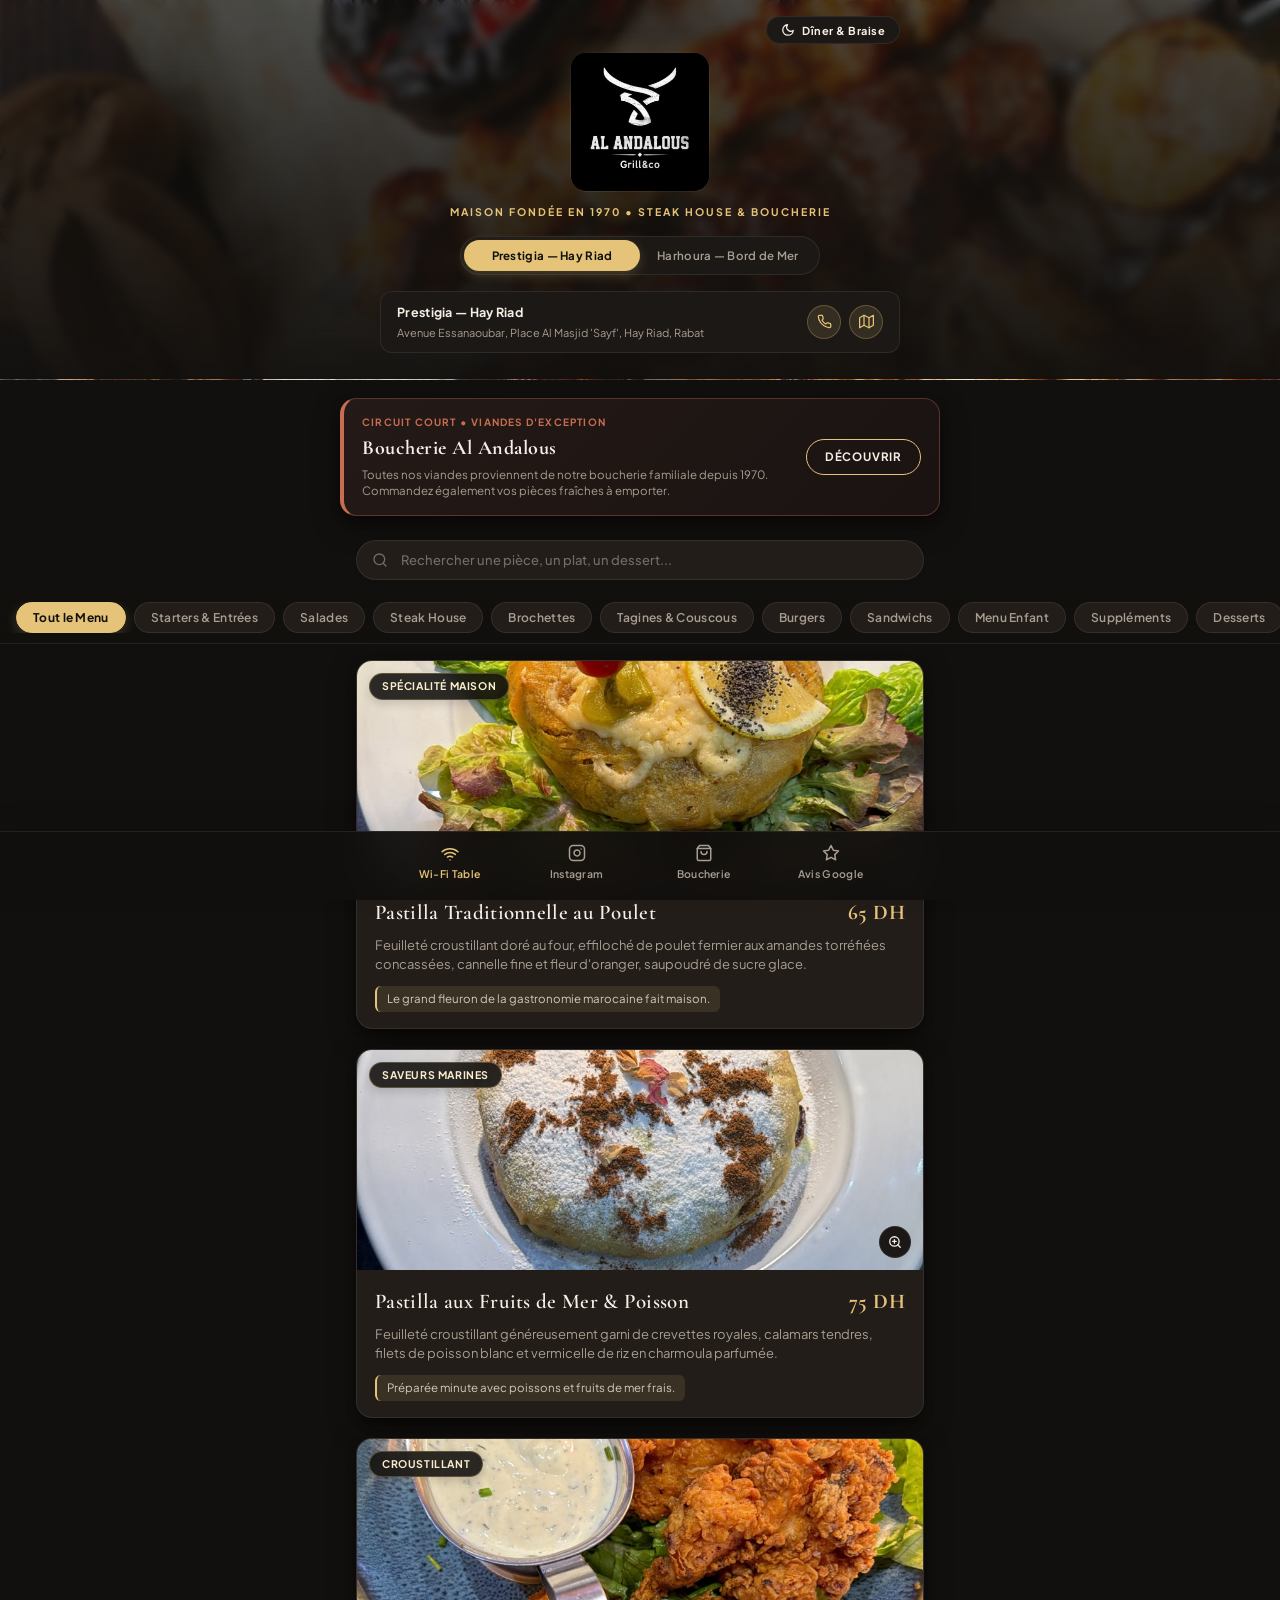
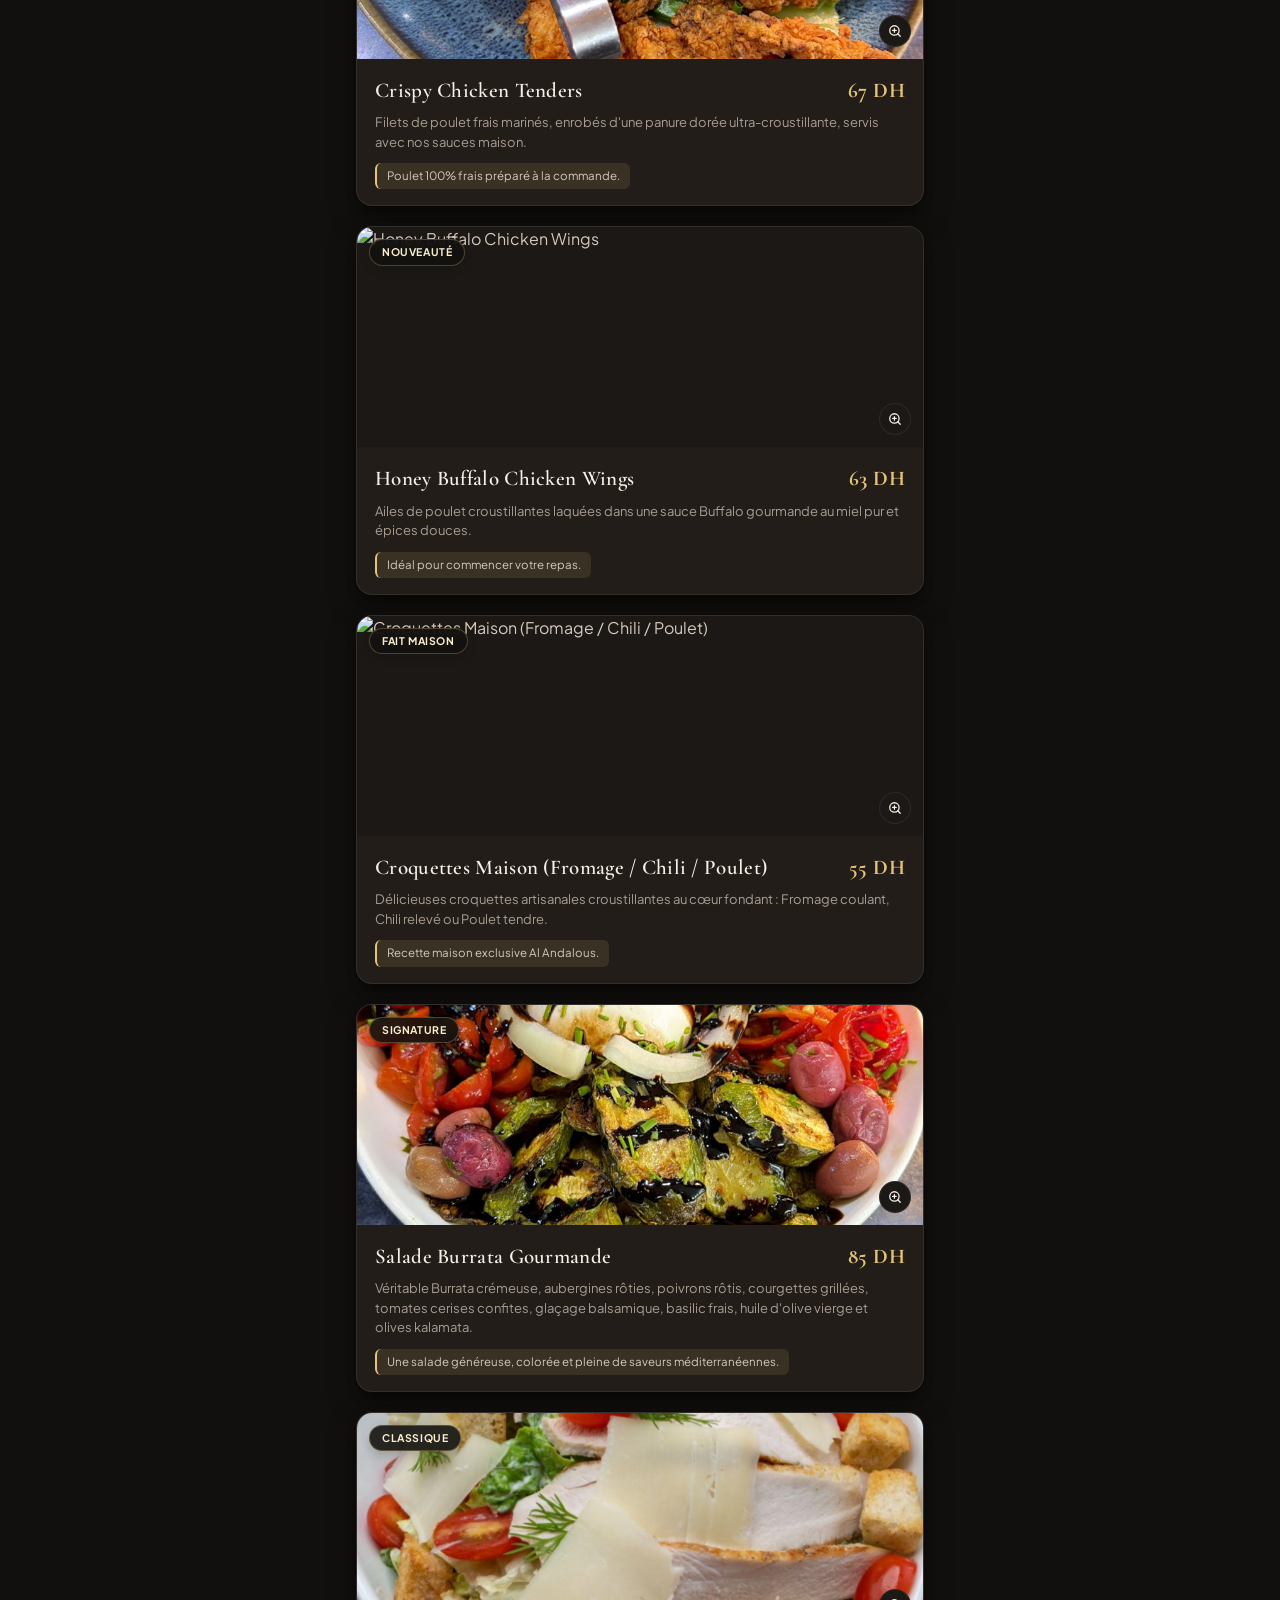
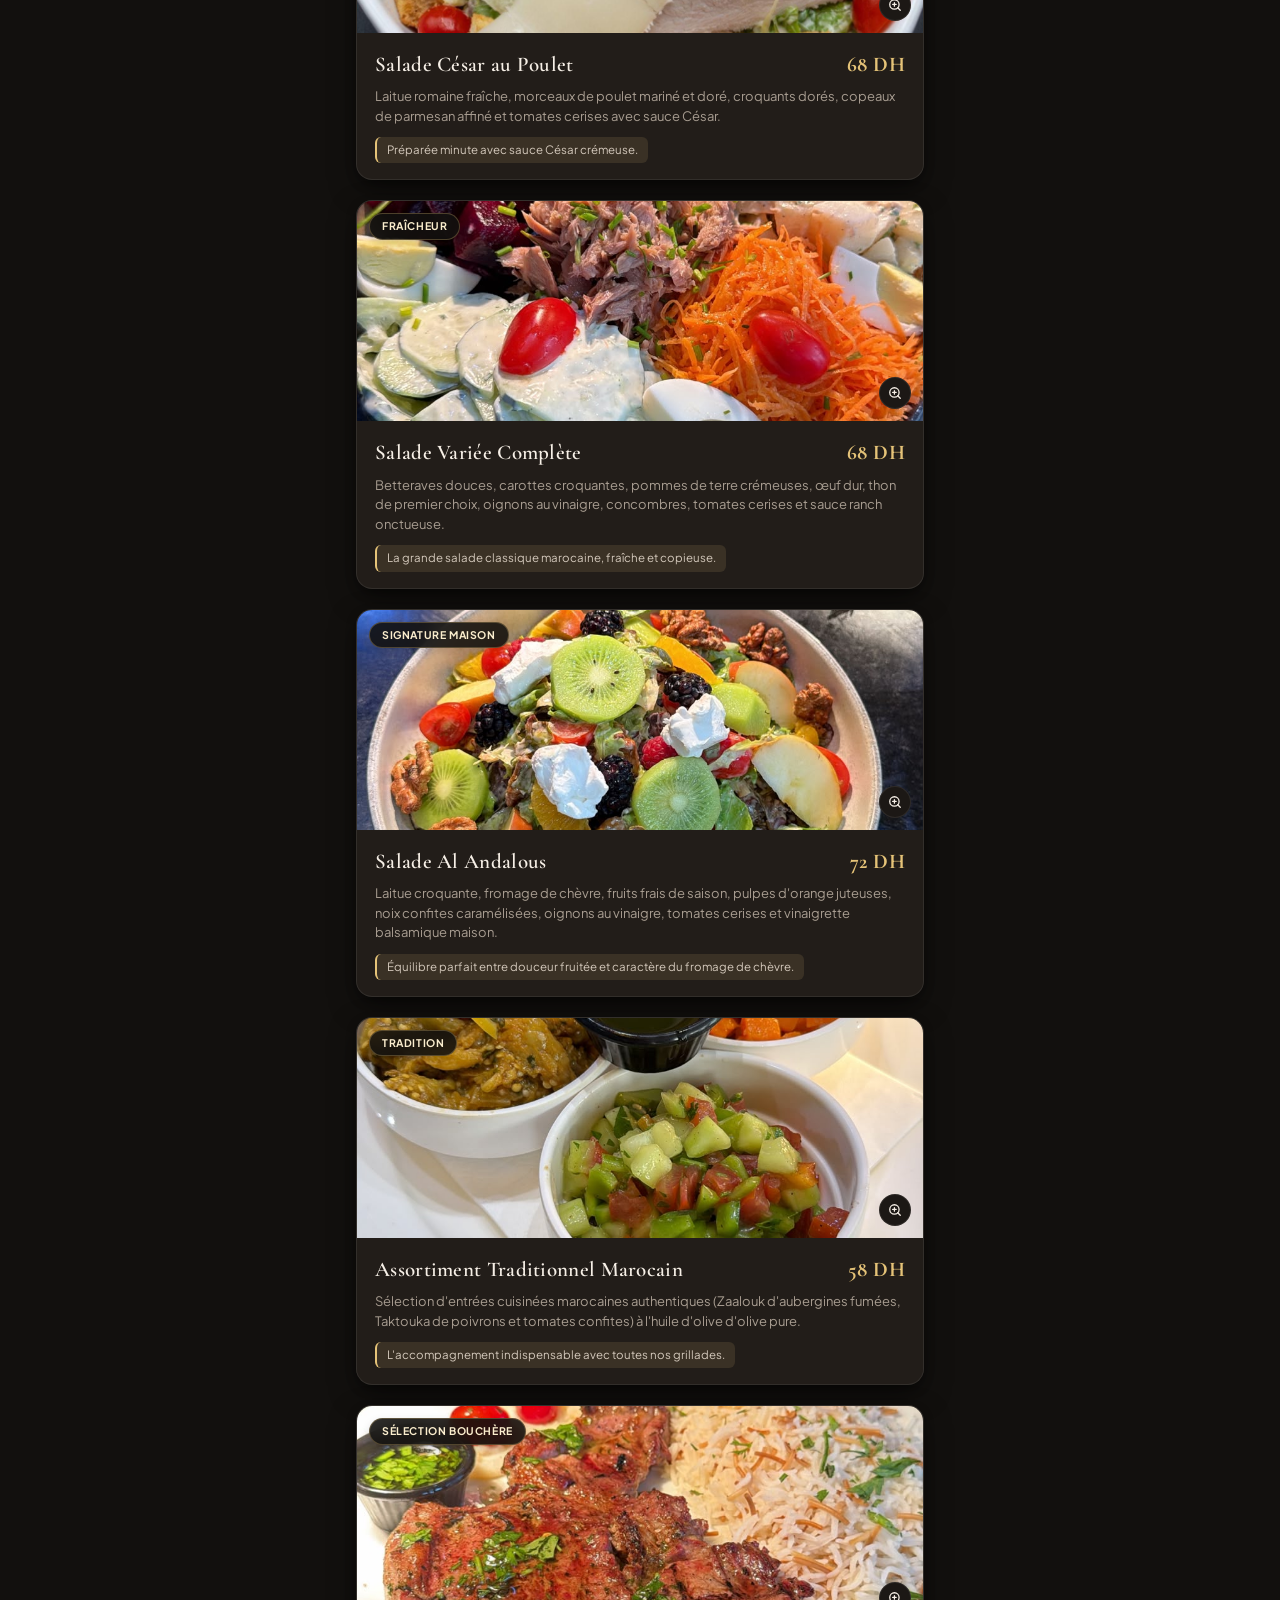
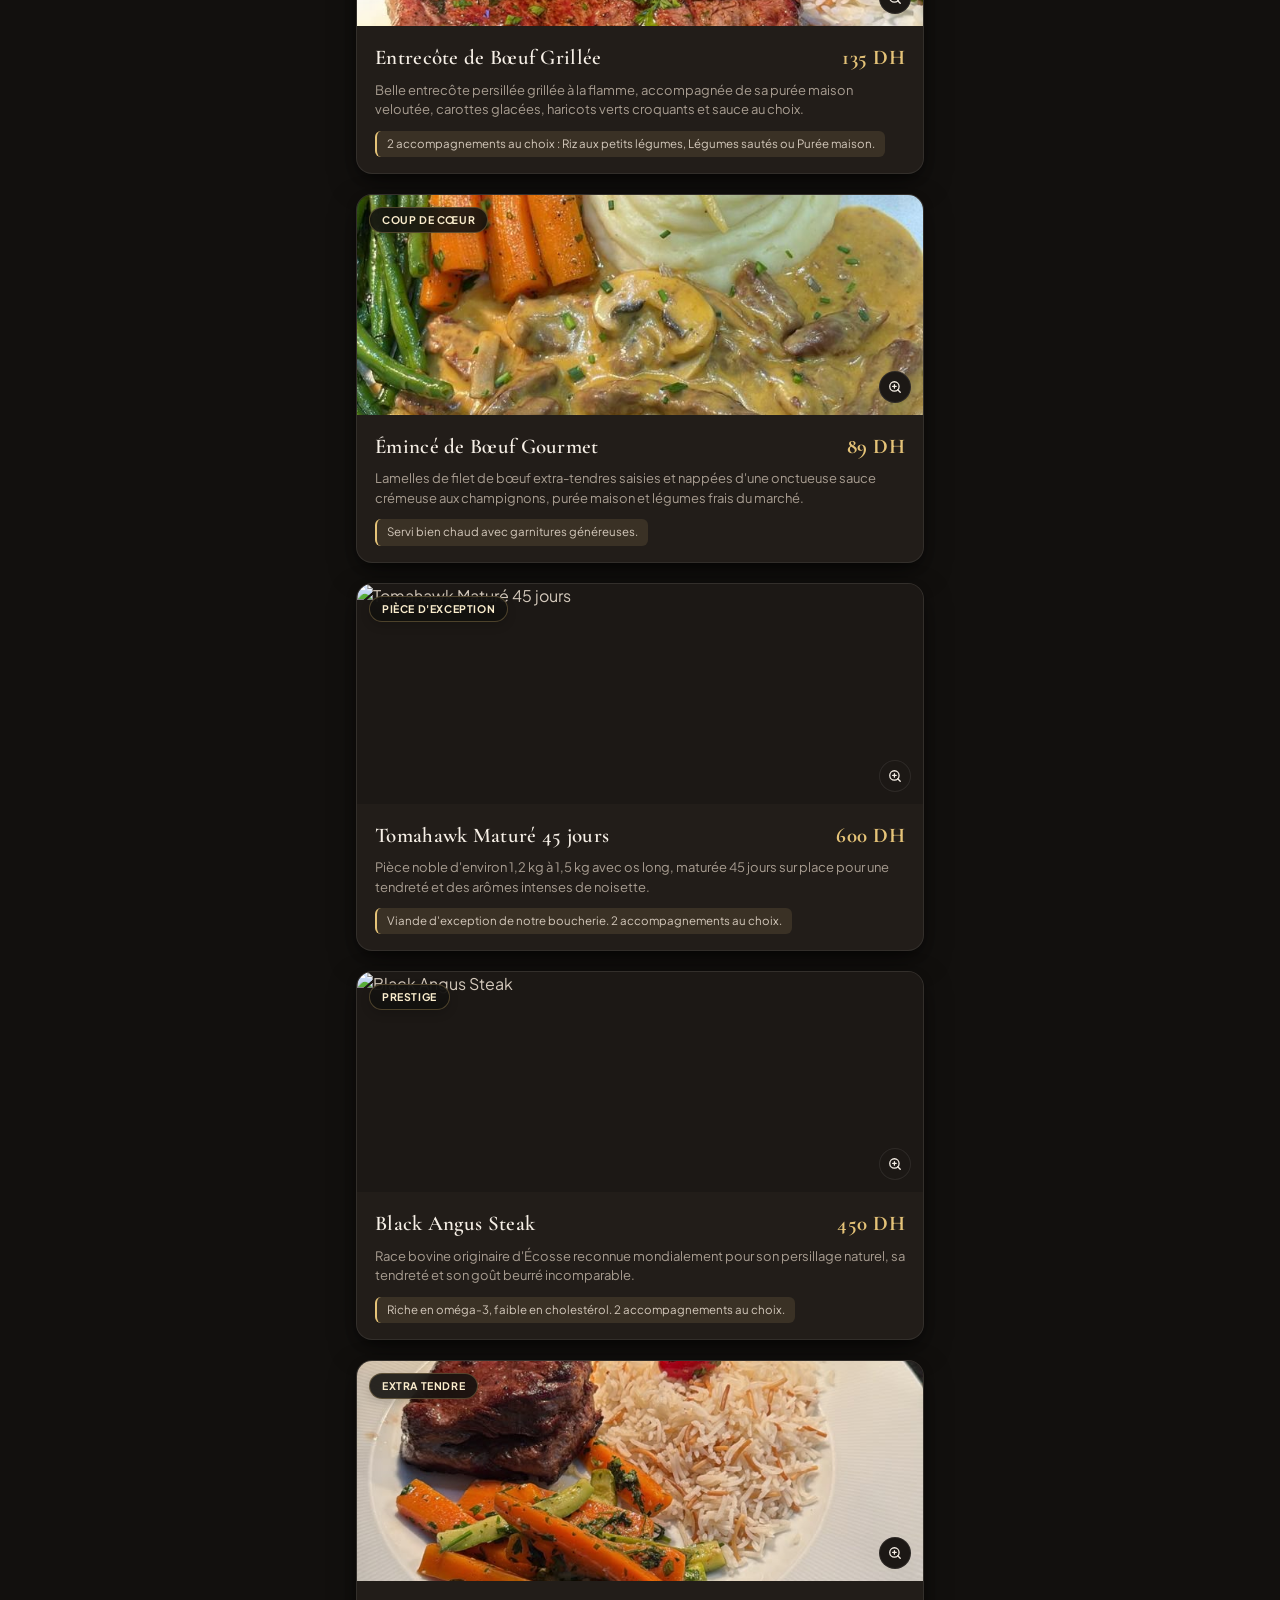
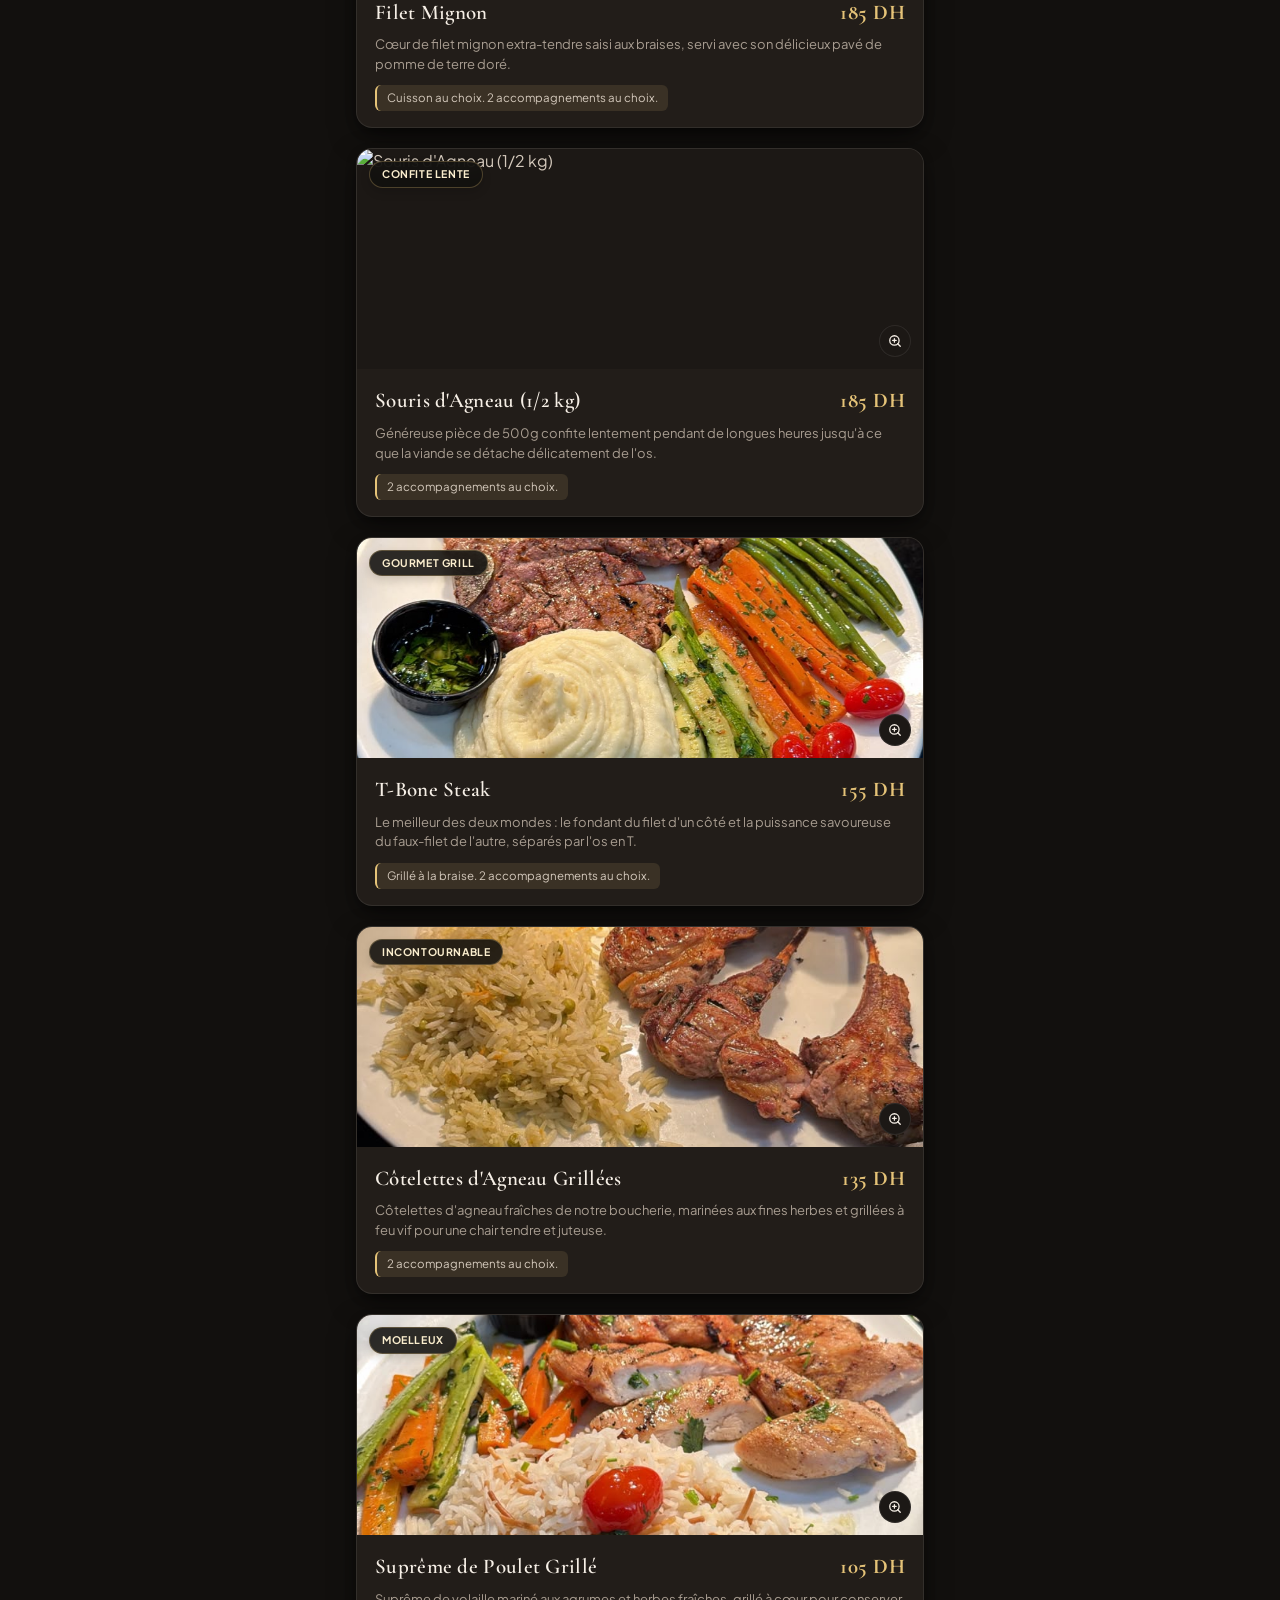
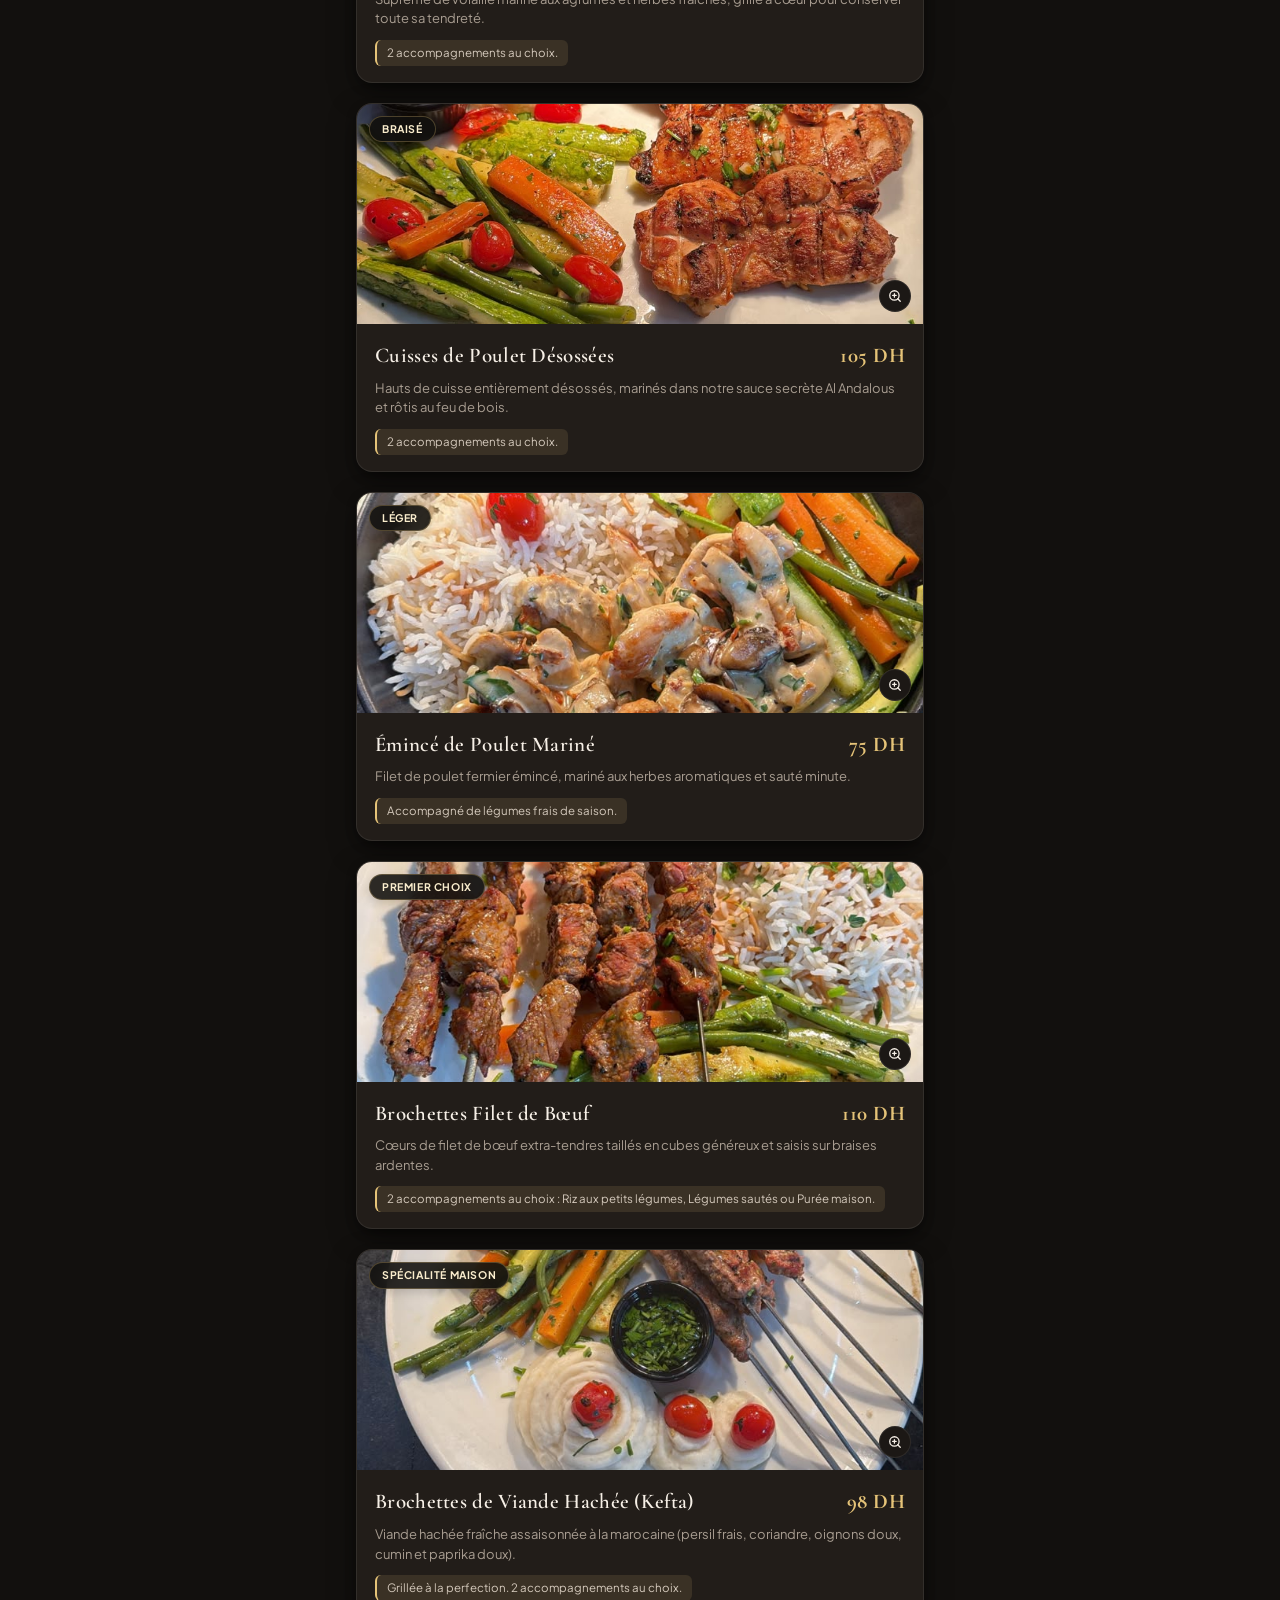
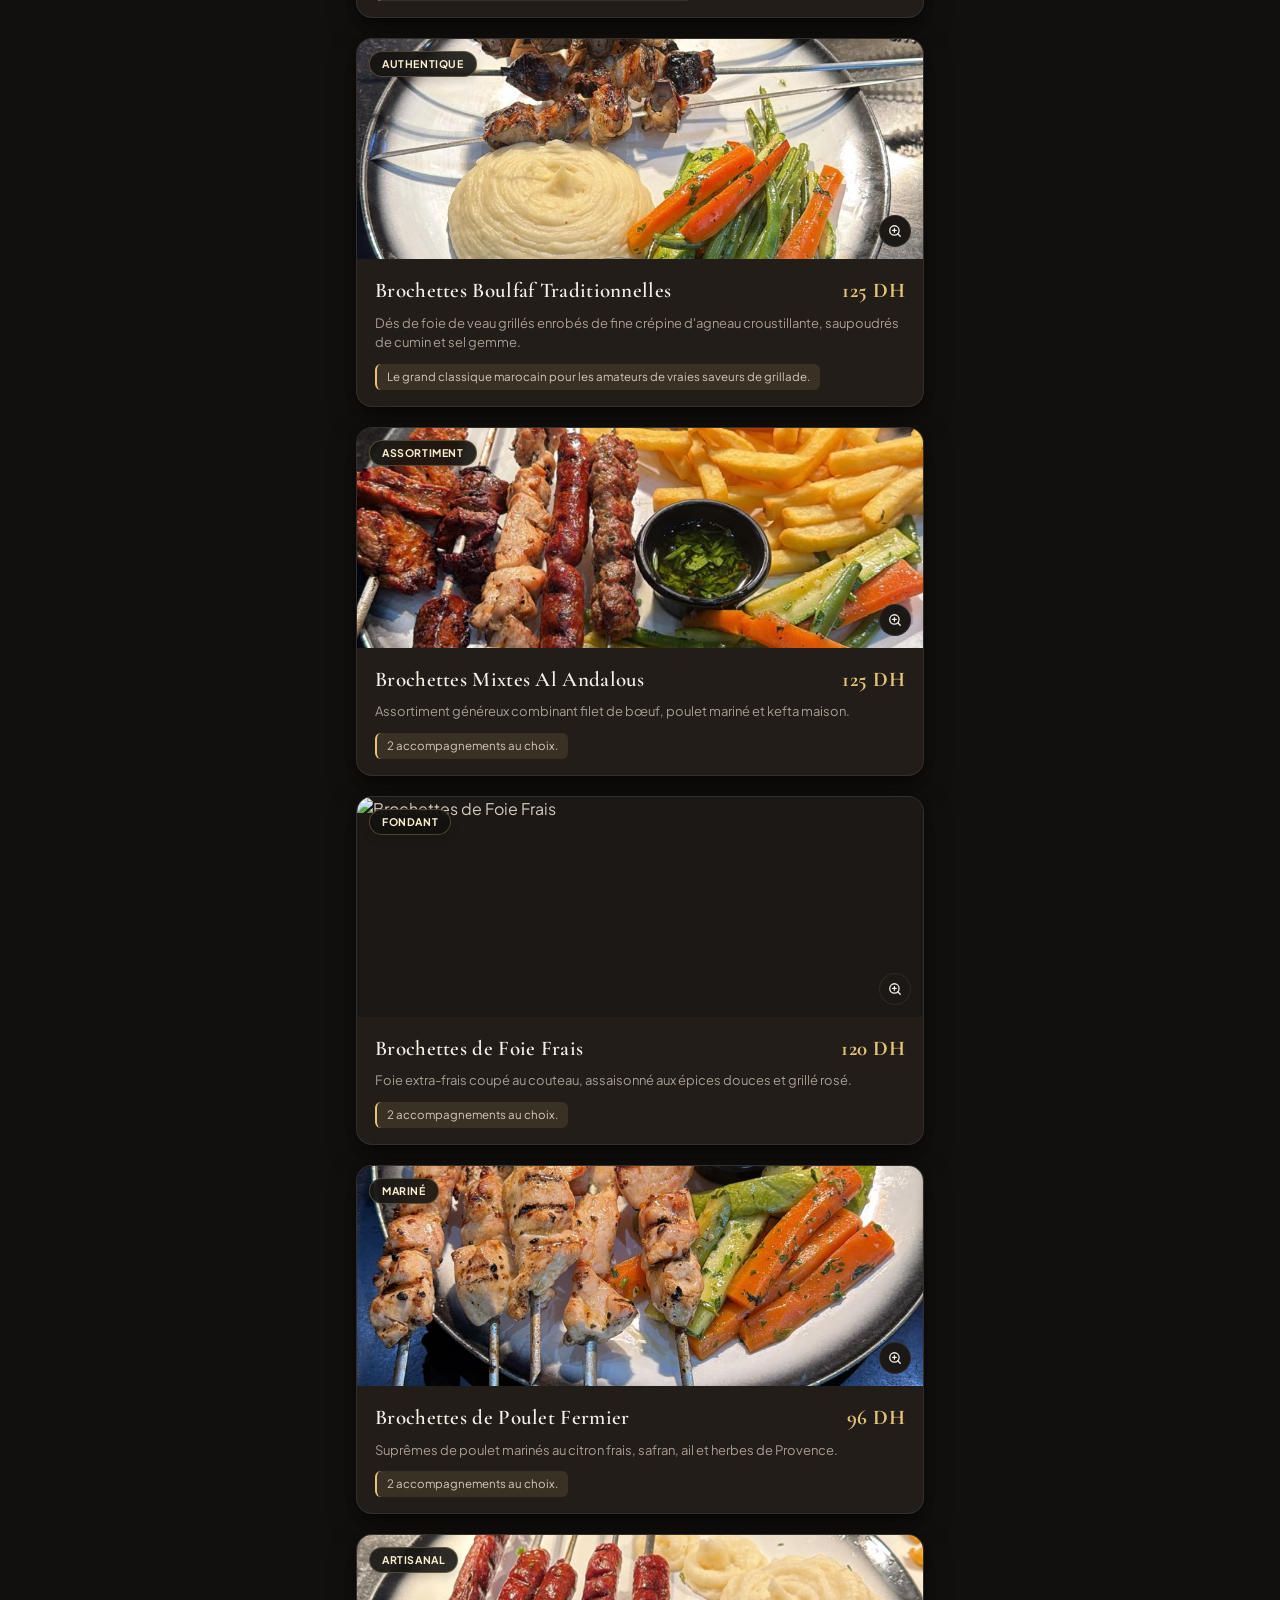
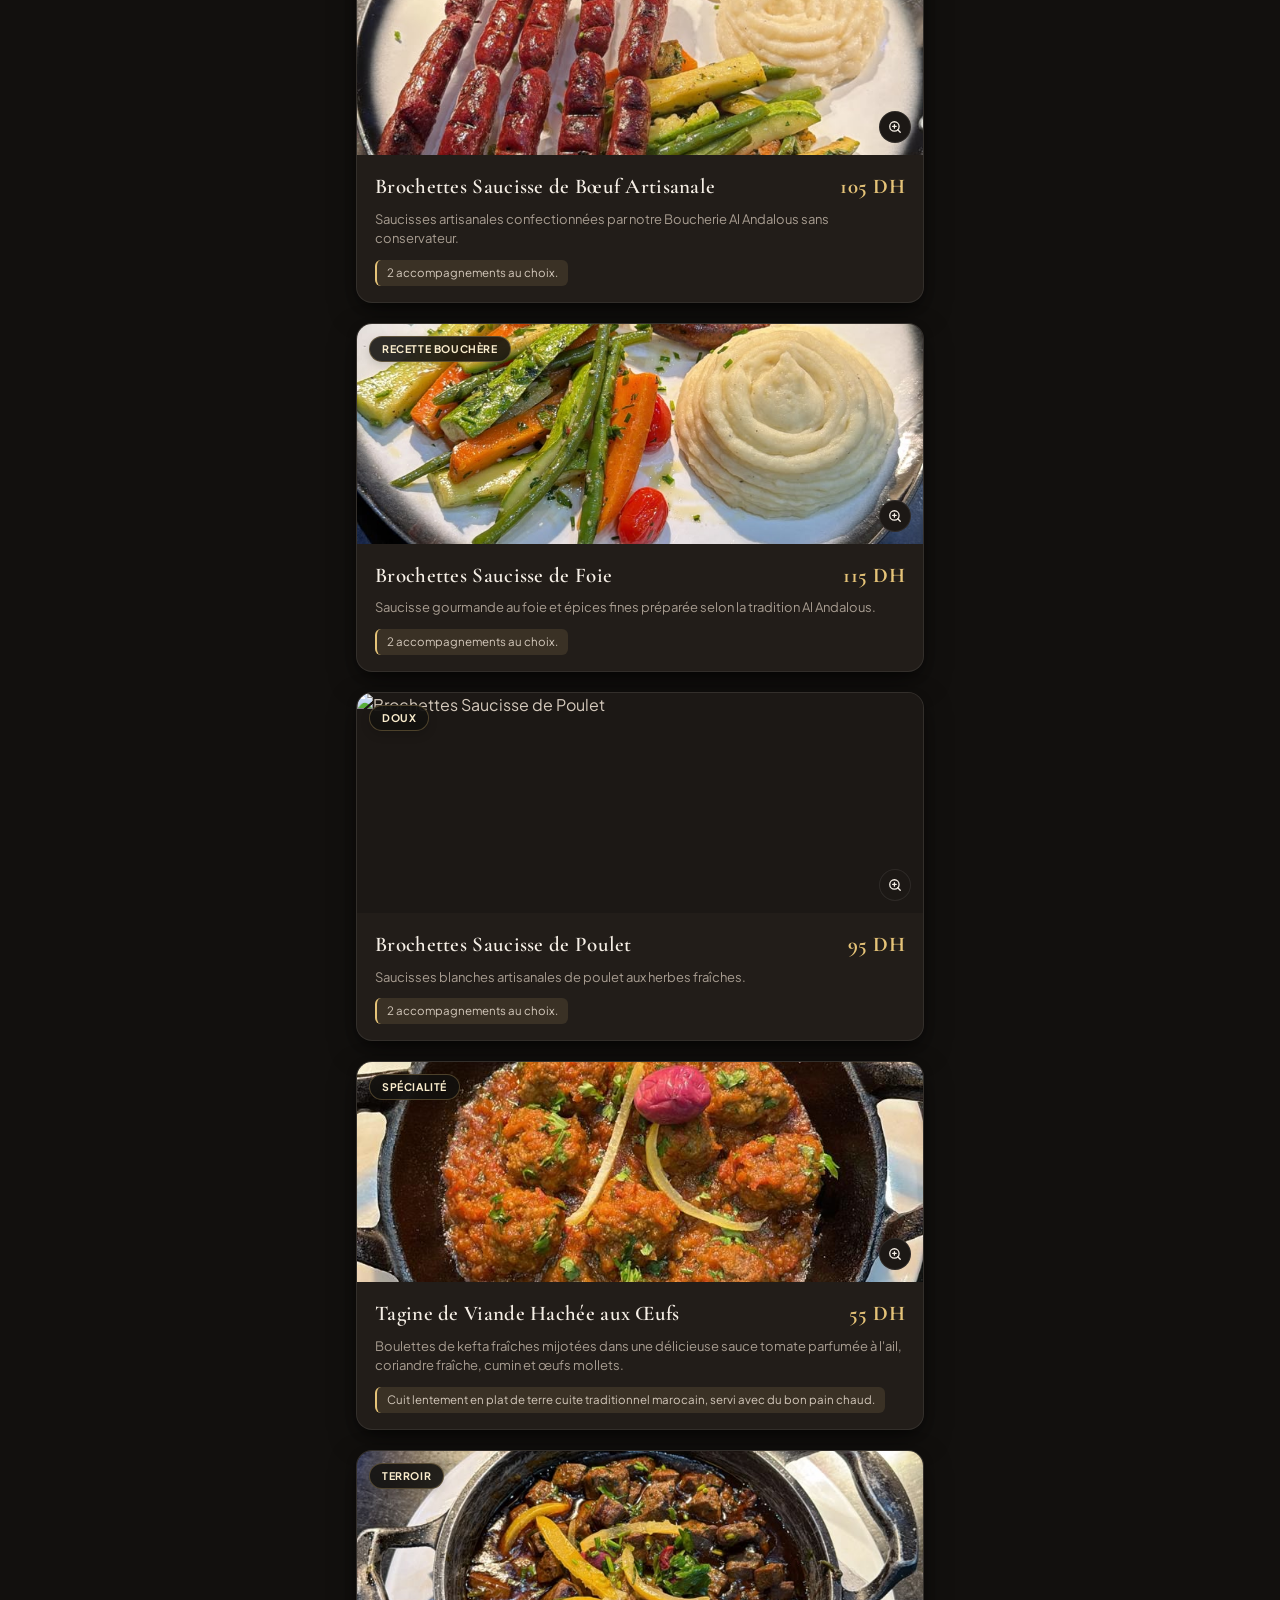
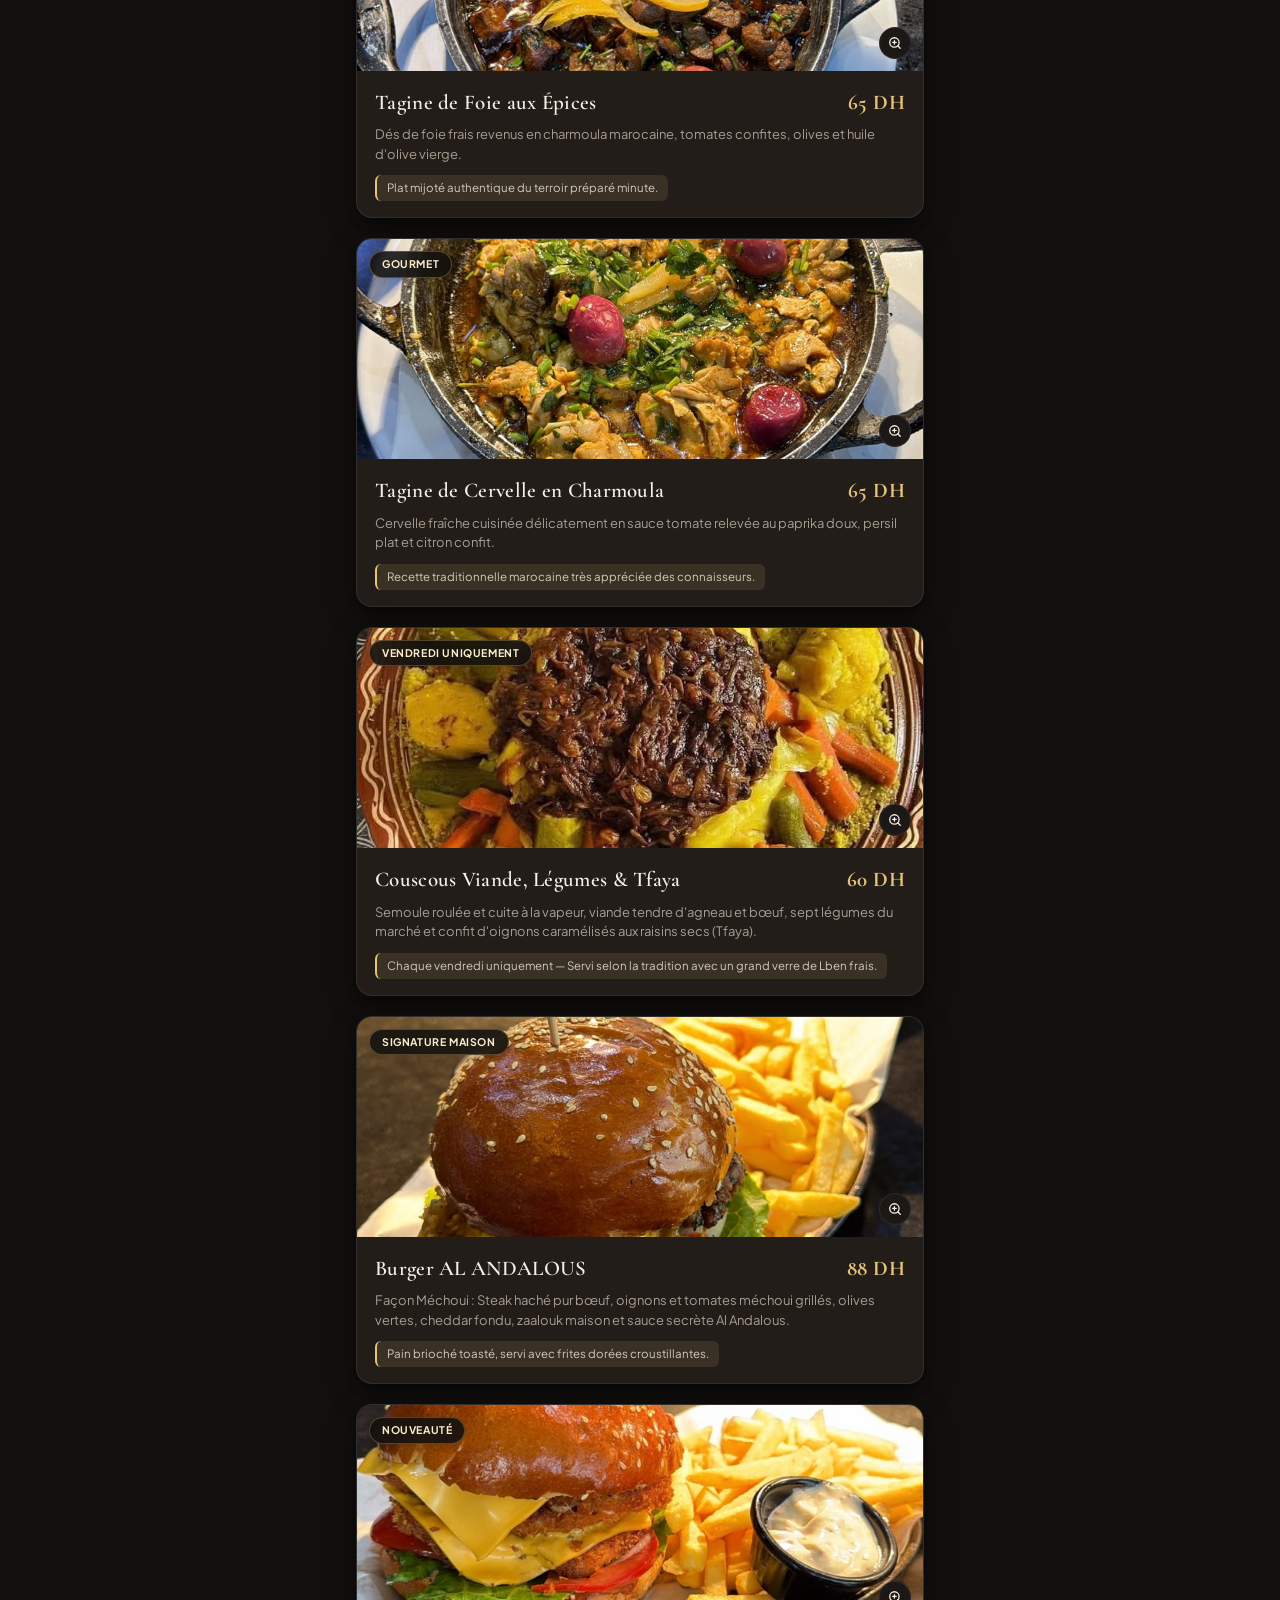
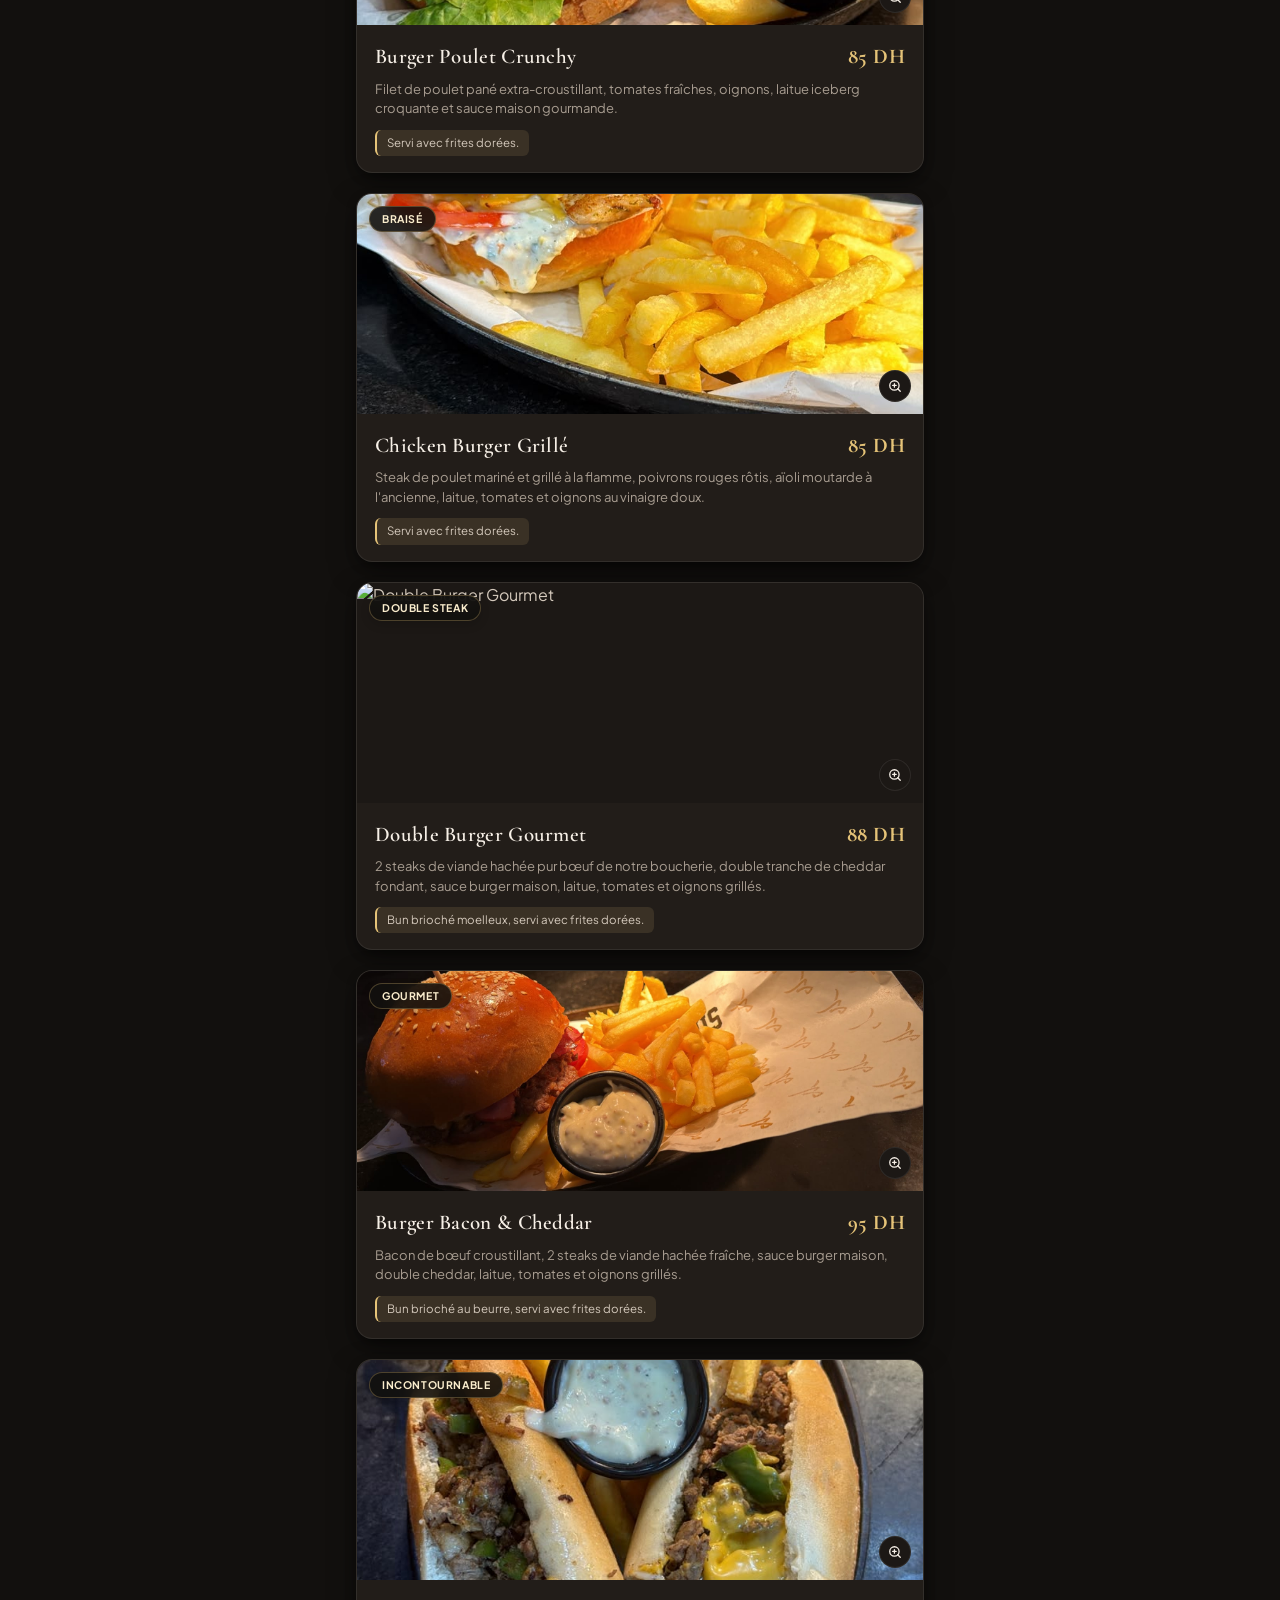
==== commit 8020bee2: "Fix cache-control and add query version cache busters for instant refresh on Vercel and mobile" ====
--- a/index.html
+++ b/index.html
@@ -28,7 +28,7 @@
   <link rel="preconnect" href="https://fonts.gstatic.com" crossorigin>
   <link href="https://fonts.googleapis.com/css2?family=Cormorant+Garamond:ital,wght@0,500;0,600;0,700;1,600&family=Plus+Jakarta+Sans:wght@400;500;600;700&display=swap" rel="stylesheet">
   
-  <link rel="stylesheet" href="css/style.css">
+  <link rel="stylesheet" href="css/style.css?v=20261109b">
 </head>
 <body>
 
@@ -184,8 +184,8 @@
     </div>
   </footer>
 
-  <!-- Scripts -->
-  <script src="js/menu-data.js"></script>
-  <script src="js/app.js"></script>
+  <!-- Scripts avec anti-cache instantané -->
+  <script src="js/menu-data.js?v=20261109b"></script>
+  <script src="js/app.js?v=20261109b"></script>
 </body>
 </html>
--- a/css/style.css
+++ b/css/style.css
@@ -839,3 +839,116 @@
   font-size: 13px;
   color: var(--text-faint);
 }
+
+/* -------------------------------------------------------------
+   SECTION & LISTE ÉPURÉE DES SUPPLÉMENTS (SANS PHOTO)
+   ------------------------------------------------------------- */
+.supplements-section {
+  background: var(--bg-card);
+  border: 1px solid var(--border-subtle);
+  border-radius: 16px;
+  padding: 22px 20px;
+  box-shadow: var(--shadow-card);
+  margin-bottom: 24px;
+  transition: all 0.3s ease;
+}
+
+.supplements-section:hover {
+  border-color: var(--border-gold);
+}
+
+.supplements-header {
+  border-bottom: 1px solid var(--border-subtle);
+  padding-bottom: 14px;
+  margin-bottom: 16px;
+}
+
+.supplements-title {
+  font-family: 'Cormorant Garamond', Georgia, serif;
+  font-size: 24px;
+  font-weight: 600;
+  color: var(--text-primary);
+  letter-spacing: 0.5px;
+}
+
+.supplements-subtitle {
+  font-size: 12.5px;
+  color: var(--text-muted);
+  margin-top: 4px;
+  line-height: 1.4;
+}
+
+.supplements-list {
+  display: flex;
+  flex-direction: column;
+  gap: 12px;
+}
+
+.supplement-item {
+  display: flex;
+  align-items: center;
+  justify-content: space-between;
+  gap: 12px;
+  padding: 12px 0;
+  border-bottom: 1px dashed var(--border-subtle);
+  transition: all 0.2s ease;
+}
+
+.supplement-item:last-child {
+  border-bottom: none;
+  padding-bottom: 0;
+}
+
+.supplement-info {
+  flex: 1;
+  min-width: 0;
+}
+
+.supplement-name-row {
+  display: flex;
+  align-items: center;
+  gap: 8px;
+  flex-wrap: wrap;
+}
+
+.supplement-name {
+  font-family: 'Cormorant Garamond', Georgia, serif;
+  font-size: 19px;
+  font-weight: 600;
+  color: var(--text-primary);
+  letter-spacing: 0.3px;
+}
+
+.supplement-badge {
+  font-size: 10px;
+  font-weight: 600;
+  color: var(--accent-gold);
+  background: var(--accent-gold-bg);
+  padding: 2px 8px;
+  border-radius: 9999px;
+  border: 1px solid var(--border-gold);
+  text-transform: uppercase;
+}
+
+.supplement-desc {
+  font-size: 12px;
+  color: var(--text-muted);
+  margin-top: 2px;
+  line-height: 1.4;
+}
+
+.supplement-dots {
+  flex: 1;
+  border-bottom: 1px dotted var(--border-subtle);
+  margin: 0 8px;
+  min-width: 20px;
+}
+
+.supplement-price {
+  font-family: 'Cormorant Garamond', Georgia, serif;
+  font-size: 20px;
+  font-weight: 700;
+  color: var(--accent-gold);
+  white-space: nowrap;
+}
+
